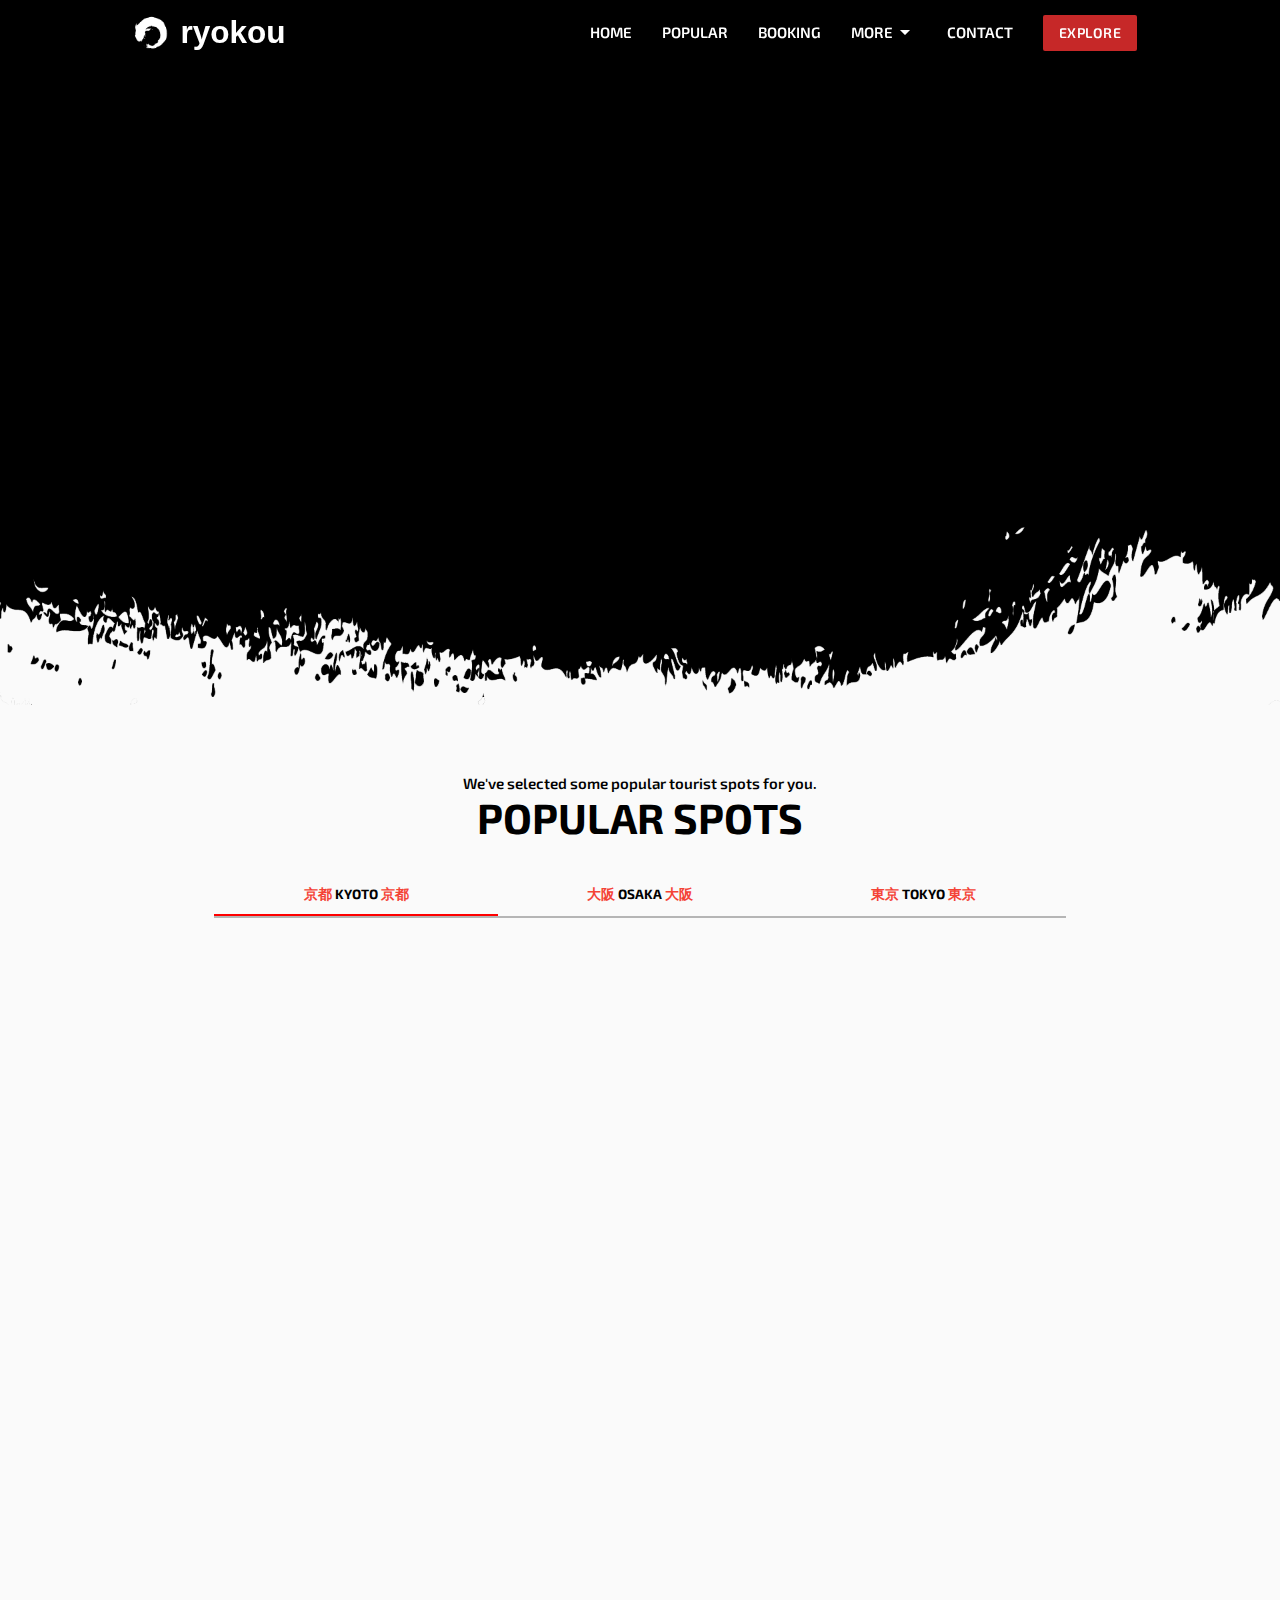
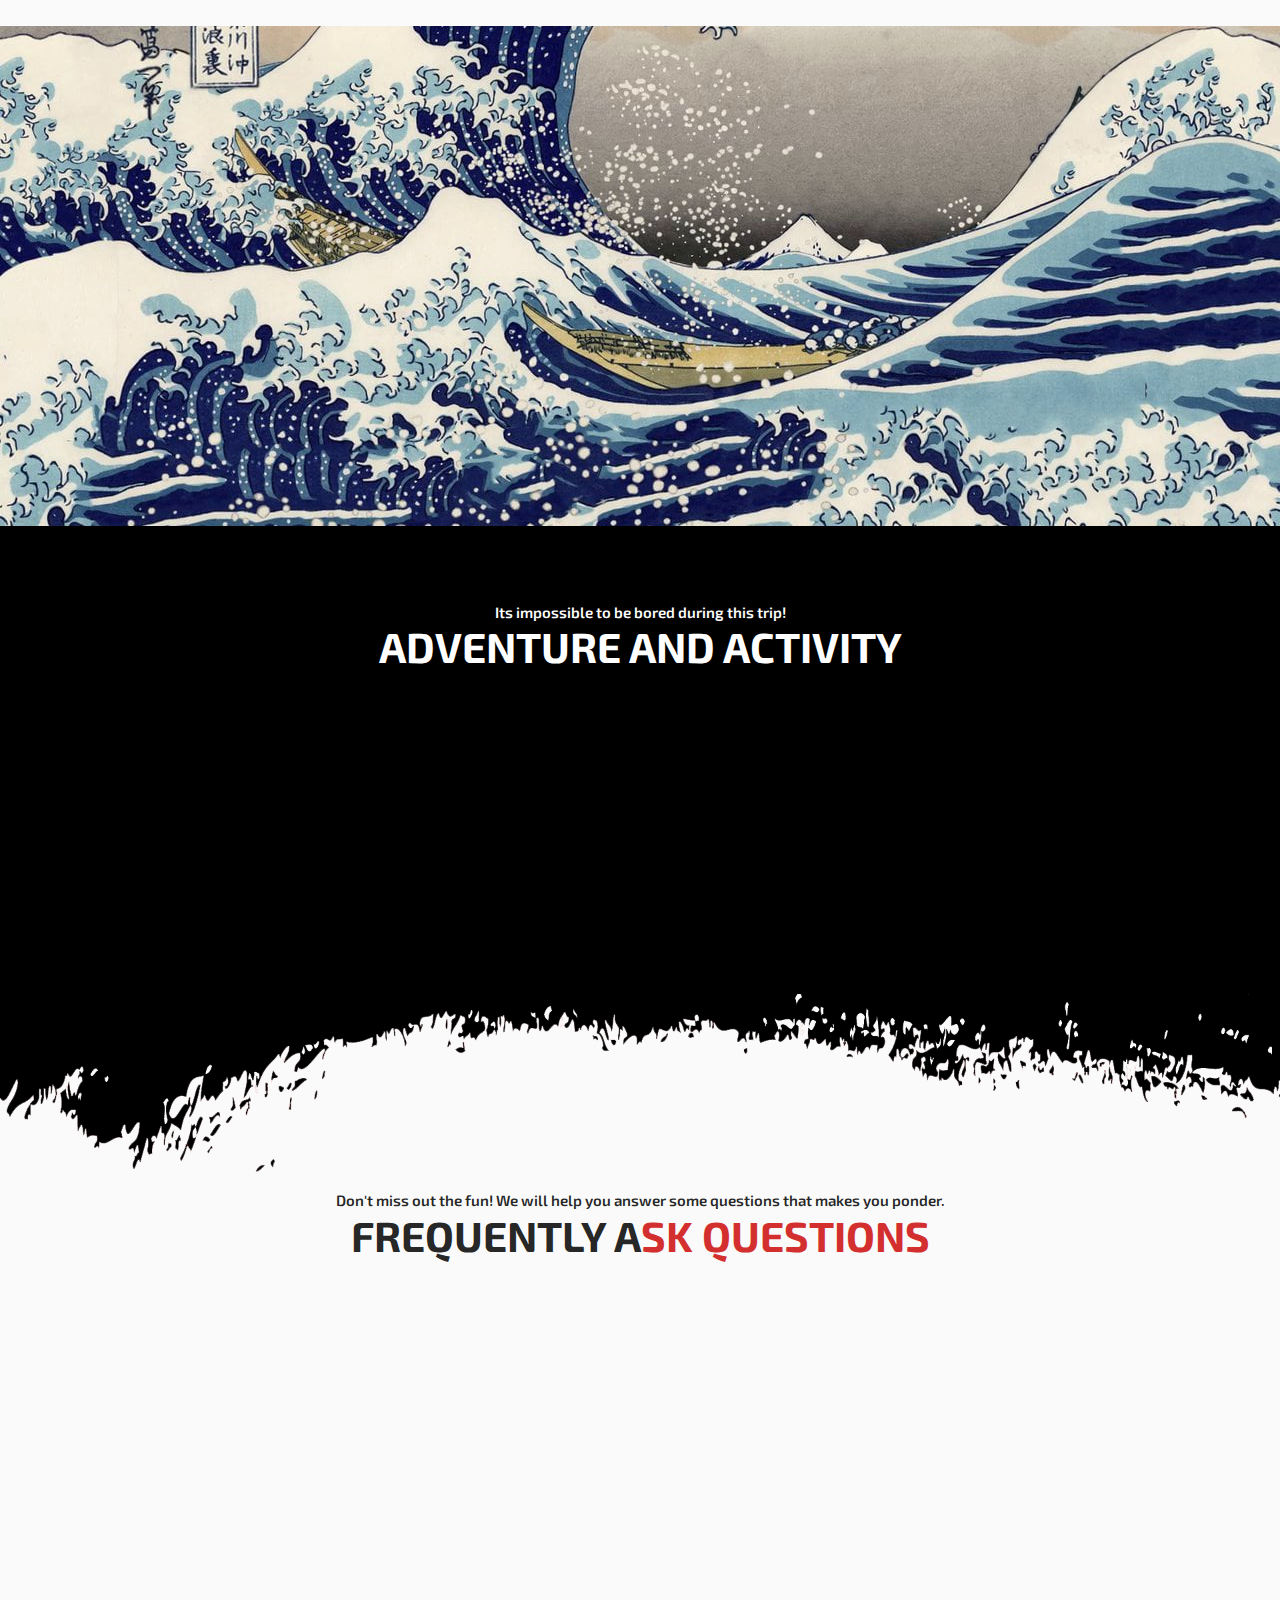
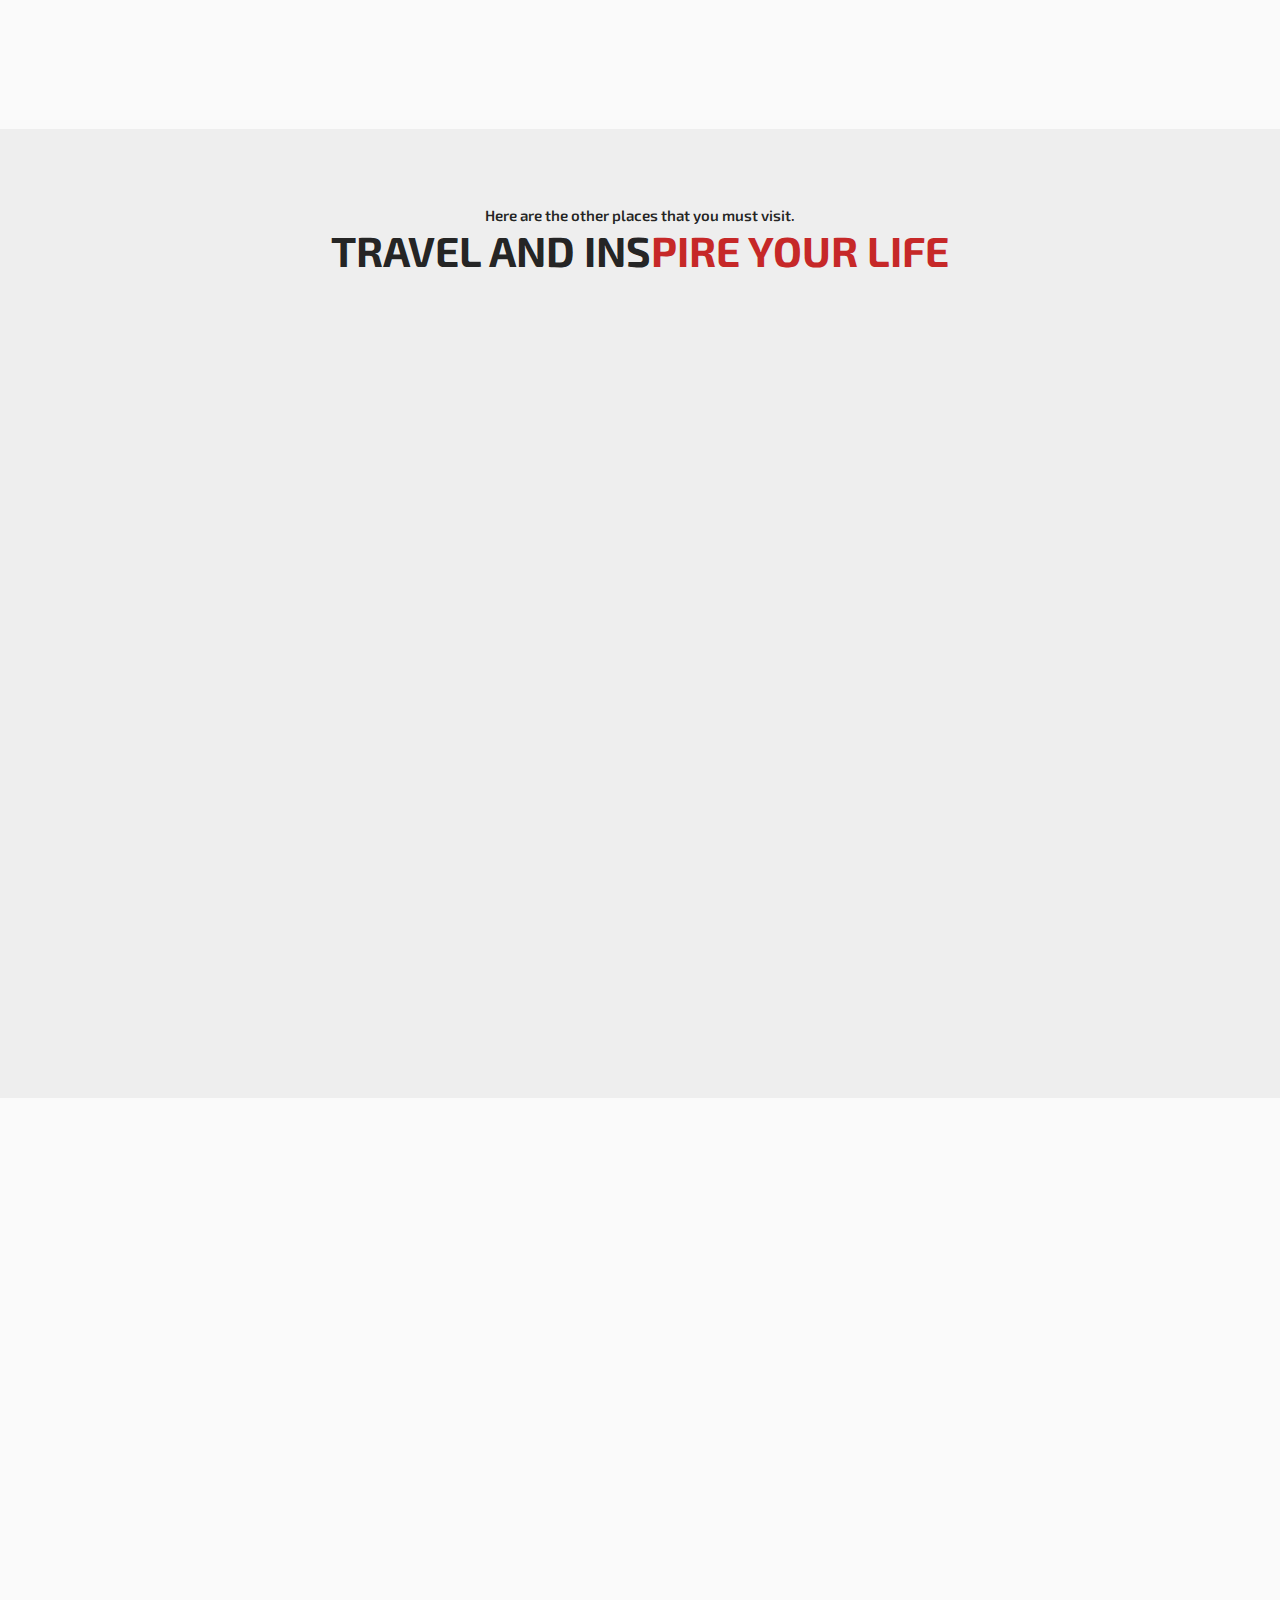
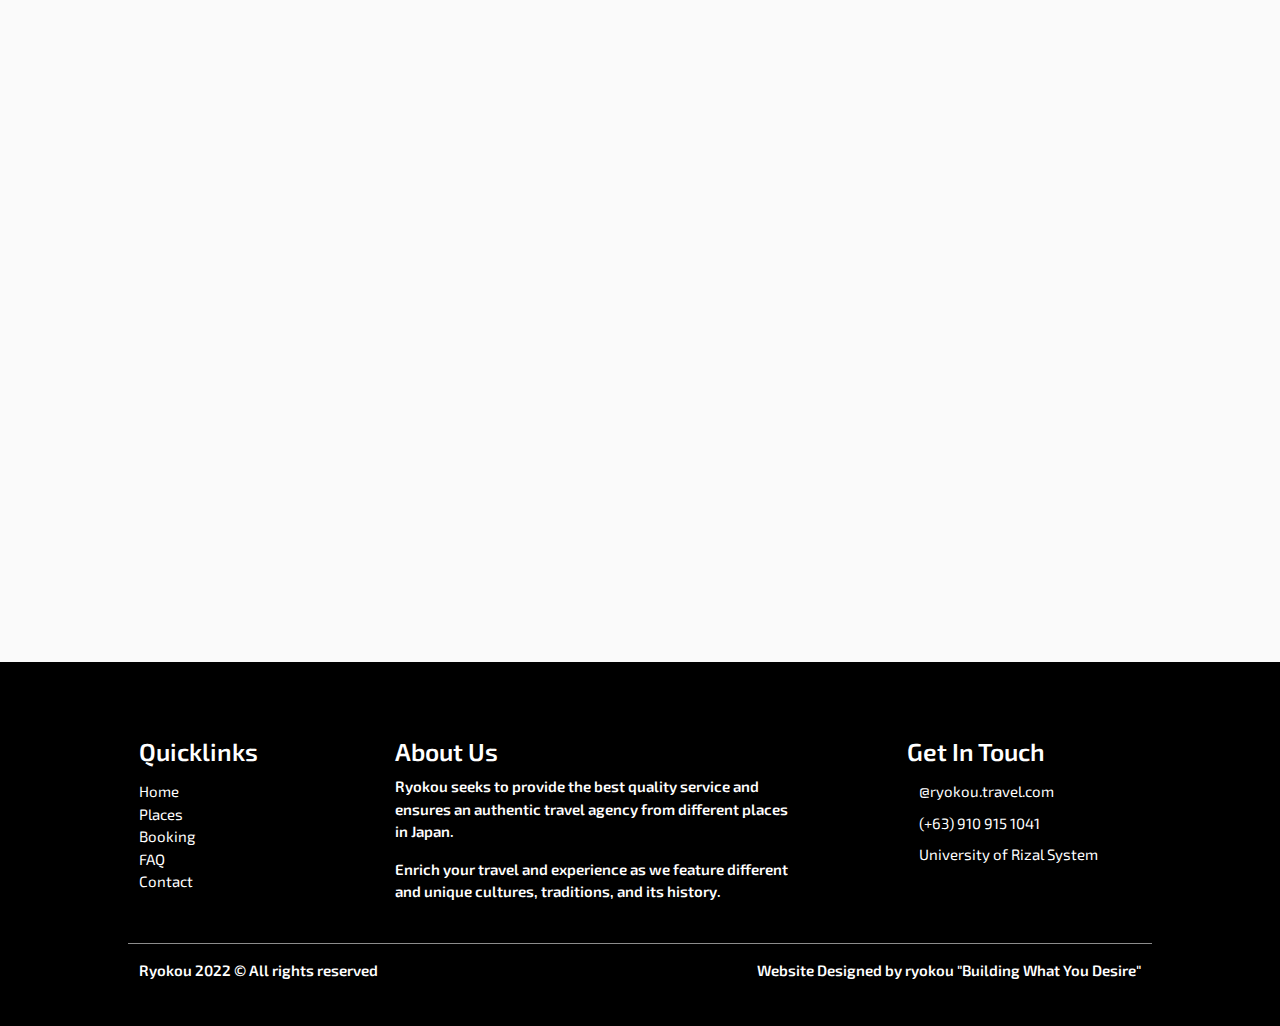
==== index.html @ f79b9596 "Add files via upload" ====
<!DOCTYPE html>
<html lang="en">
<head>
    <meta charset="UTF-8">
    <meta http-equiv="X-UA-Compatible" content="IE=edge">
    <meta name="viewport" content="width=device-width, initial-scale=1.0">
    <title>ryokou | Experience Japan With Us.</title>
    <link rel="shortcut icon" href="images/logos/favicon3.png" type="image/x-icon">
    <link rel="stylesheet" href="material.min.css">
    <link rel="stylesheet" href="style.css">
    <link href="https://unpkg.com/aos@2.3.1/dist/aos.css" rel="stylesheet">
    <link href="https://fonts.googleapis.com/icon?family=Material+Icons" rel="stylesheet">
    <link rel="stylesheet" href="https://cdnjs.cloudflare.com/ajax/libs/font-awesome/6.2.0/css/all.min.css" integrity="sha512-xh6O/CkQoPOWDdYTDqeRdPCVd1SpvCA9XXcUnZS2FmJNp1coAFzvtCN9BmamE+4aHK8yyUHUSCcJHgXloTyT2A==" crossorigin="anonymous" referrerpolicy="no-referrer" />
</head>
<body class="grey lighten-5">
    <!-- NAVIGATION BAR -->
    <header class="navbar-fixed">
        <nav class="nav-wrapper transparent active">
            <div class="container row">
                    <a href="index.html" class="brand-logo">
                        <div class="logo-img"></div>
                        ryokou</a>
                    <a href="#" class="sidenav-trigger" data-target="mobile-nav">
                        <i class="material-icons">menu</i>
                    </a>
                    <ul class=" right hide-on-med-and-down">
                        <li><a href="#home">HOME</a></li>
                        <li><a href="#popular">POPULAR</a></li>
                        <li><a href="#book" class="white-text">BOOKING</a></li>
                        <li><a class="dropdown-trigger" data-target="dropdown1">MORE
                            <i class="material-icons">arrow_drop_down</i>
                        </a></li>
                        <li><a href="contact.html">CONTACT</a></li>
                        <li><a href="#modal1" class="btn red waves-effect darken-3 modal-trigger">EXPLORE</a></li>
                    </ul>   
            </div>
        </nav>
    </header>

    <!-- MOBILE NAVIGATION -->
    <ul class=" sidenav hide-on-med-and-up" id="mobile-nav">
        <li><div class="user-view">
            <div class="background">
              <img src="images/extra/kanagawa.jpg">
            </div>
            <a href="#user"><img class="circle" src="images/extra/winter.jpg"></a>
            <a href="#name"><span class="black-text name">Minjeong "Winter" Kim</span></a>
            <a href="#email"><span class="black-text email">wintot07@gmail.com</span></a>
            </div>
        </li>
        <li><a href="#home">HOME</a></li>
        <li><a href="#popular">POPULAR</a></li>
        <li><a href="#book">BOOKING</a></li>
        <li><a href="#activity">ACTIVITY</a></li>
        <li><a href="#faq">FAQ</a></li>
        <li><a href="#places">PLACES</a></li>
        <li><a href="#photos">PHOTOS</a></li>
        <li><a href="#contact">CONTACT</a></li>
        <li><a href="#modal1" class="btn red waves-effect darken-3 modal-trigger">EXPLORE</a></li>
    </ul>

    <!-- DROPDOWN -->
    <ul id='dropdown1' class='dropdown-content black'>
        <li><a href="#activity" class="white-text">ACTIVITY</a></li>
        <li><a href="#faq" class="white-text">FAQ</a></li>
        <li><a href="#places" class="white-text">PLACES</a></li>
        <li><a href="#photos" class="white-text">PHOTOS</a></li>
    </ul>

    <!-- MODAL POP UP -->
    <div class="modal" id="modal1">
        <div class="container">
            <div class="modal-header right">
                <a class="btn red darken-3 waves-effect btn-floating modal-close"><i class="material-icons">close</i></a>
            </div>
            <div class="modal-content">
                <a href="index.html" class="brand-logo black-text">
                    <div class="logo-img2"></div></a>
                <h3 class="black-text center">Enjoy 30% off</h3>
                <p class="black-text center">Accessible, Affordable, Fast</p>
                <div class="input-field">
                    <input type="email" placeholder="Enter your email adress to claim the coupon" required class="center">
                </div>
            </div>
            <div class="modal-footer">
                <a href="#book" class="btn red darken-3 waves-effect modal-close" onclick="removeInput()">SCHEDULE A TRIP</a>
            </div>
            <p class="black-text center"><small>
                *By completing this form, you agree to receive emails from us and can unsubscribe at any time.
            </small></p>
        </div>
    </div>

    <!-- CAROUSEL -->
    <section class="slider scrollspy" id="home">
        <ul class="slides">
            <li>
                <video src="images/videos/vid8.2.mp4" loop autoplay muted class="center-video"></video>
                <div class="caption center-align">
                    <h1>EXPAND YOUR <br> JOURNEY</h1>
                    <p>Where to go? What to do? Get started, explore the life you want to live.</p>
                </div>
            </li>
            <li>
                <video src="images/videos/vid2.mp4" loop autoplay muted class="center-video"></video>
                <div class="caption center-align">
                    <h1>TRAVEL AROUND <br> JAPAN</h1>
                    <p>Endless Discovery: Adventure and Discovery is worthwhile and endless, travel far enough, seek for yourself, seek other places, seek other lives, other souls, and culture.</p>
                </div>
            </li>
            <li>
                <video src="images/videos/vid1.mp4" loop autoplay muted class="center-video"></video>
                <div class="caption center-align">
                    <h1>EXPERIENCE <br> TOKYO</h1>
                    <p>Tokyo Tokyo Old meets New: Tokyo has it all, leading the way in technological advancements while upholding its deeply ingrained traditions.</p>
                </div>
            </li>
            <li>
                <video src="images/videos/vid4.mp4" loop autoplay muted class="center-video"></video>
                <div class="caption center-align">
                    <h1>VISIT <br> OSAKA</h1>
                    <p>Venice of the East: Blends ancient history with ultra-modern attractions, Japan's third largest and most fun-loving city.</p>
                </div>
            </li>
            <li>
                <video src="images/videos/vid5.mp4" loop autoplay muted class="center-video"></video>
                <div class="caption center-align">
                    <h1>DISCOVER <br> KYOTO</h1>
                    <p>Visit Kyoto to experience its wonders and to enrich your travels with its history, culture, and untouched nature.</p>
                </div>
            </li>
        </ul>
        <img src="images/extra/grad2.png" alt="" class="gradient">
    </section>

    <!-- TABS PLACES -->
    <section class="row container section section-tabs grey lighten-5">
        <div class="tab-title">
            <p class="center black-text">We've selected some popular tourist spots for you.</p>
            <h2 class="center black-text">POPULAR SPOTS</h2>
        </div>
        <div class="col s12">
            <ul class="tabs scrollspy grey lighten-5" id="popular">
                <li class="tab col s4"><a href="#kyoto"><span class="red-text">京都</span> <span class="black-text"> KYOTO </span> <span class="red-text">京都</span></a></li>
                <li class="tab col s4"><a href="#osaka"><span class="red-text">大阪</span> <span class="black-text"> OSAKA </span><span class="red-text">大阪</span></a></li>
                <li class="tab col s4"><a href="#tokyo"><span class="red-text">東京</span> <span class="black-text"> TOKYO </span> <span class="red-text">東京</span></a></li>
            </ul>
        </div>

        <div id="tokyo">
            <div class="col s12 m4" data-aos="fade-right" data-aos-duration="2000">
                <div class="card">
                    <div class="card-image">
                        <img src="images/tokyo/meiji.jpg" alt="" class="materialboxed">
                        <h3 class="card-title"><span class="card-h3">Meiji Shrine</span> <br>
                        <p class="grey-text text-lighten-1">Shrine dedicated to the deified spirits of Emperor
                            Meiji and Empress Shoken</p></h3>
                        <font class="number white-text">01</font>
                    </div>
                </div>
            </div>
            <div class="col s12 m4" data-aos="fade-up" data-aos-duration="2000">
                <div class="card">
                    <div class="card-image">
                        <img src="images/tokyo/tokyo2.jpeg" alt="" class="materialboxed">
                        <h3 class="card-title"><span class="card-h3">Shibuya City</span> <br>
                        <p class="grey-text text-lighten-1">Center for youth fashion, culture, entertainment and fashion trends</p></h3>
                        <font class="number white-text">02</font>
                    </div>
                </div>
            </div>
            <div class="col s12 m4" data-aos="fade-left" data-aos-duration="2000">
                <div class="card">
                    <div class="card-image">
                        <img src="images/tokyo/tokyo3.jpg" alt="" class="materialboxed">
                        <h3 class="card-title"><span class="card-h3">Illuminated tower</span> <br>
                        <p class="grey-text text-lighten-1">180 lights that make up the typical light-up that illuminates Tokyo Tower</p></h3>
                        <font class="number white-text">03</font>
                    </div>
                </div>
            </div>
        </div>
        <div id="osaka">
            <div class="col s12 m4" data-aos="fade-right" data-aos-duration="2000">
                <div class="card">
                    <div class="card-image">
                        <img src="images/osaka/osaka1.jpg" alt="" class="materialboxed">
                        <h3 class="card-title"><span class="card-h3">Tsutenkaku Tower</span> <br>
                        <p class="grey-text text-lighten-1">Representation of Naniwa with the Osaka version of the Eiffel Tower</p></h3>
                        <font class="number white-text">01</font>
                    </div>
                </div>
            </div>
            <div class="col s12 m4" data-aos="fade-up" data-aos-duration="2000">
                <div class="card">
                    <div class="card-image">
                        <img src="images/osaka/osaka2.jpg" alt="" class="materialboxed">
                        <h3 class="card-title"><span class="card-h3">Osaka Castle</span> <br>
                        <p class="grey-text text-lighten-1">Impressively well-built stone wall, astonishing in its sheer magnitude</p></h3>
                        <font class="number white-text">02</font>
                    </div>
                </div>
            </div>
            <div class="col s12 m4" data-aos="fade-left" data-aos-duration="2000">
                <div class="card">
                    <div class="card-image">
                        <img src="images/osaka/osaka3.jpg" alt="" class="materialboxed">
                        <h3 class="card-title"><span class="card-h3">Super Nintendo World</span> <br>
                        <p class="grey-text text-lighten-1">Team up with pals to combat rivals and grow stronger</p></h3>
                        <font class="number white-text">03</font>
                    </div>
                </div>
            </div>
        </div>
        <div id="kyoto">
            <div class="col s12 m4" data-aos="fade-right" data-aos-duration="2000">
                <div class="card">
                    <div class="card-image">
                        <img src="images/kyoto/kyoto1.jpeg" alt="" class="materialboxed">
                        <h3 class="card-title"><span class="card-h3">Fushimi Inari Shrine</span> <br>
                        <p class="grey-text text-lighten-1">Inari's Head Temple that can be found in the Kyoto Prefecture.</p></h3>
                        <font class="number white-text">01</font>
                    </div>
                </div>
            </div>
            <div class="col s12 m4" data-aos="fade-up" data-aos-duration="2000">
                <div class="card">
                    <div class="card-image">
                        <img src="images/kyoto/kyoto2.jpeg" alt="" class="materialboxed">
                        <h3 class="card-title"><span class="card-h3">Katsura Imperial Villa</span> <br>
                        <p class="grey-text text-lighten-1">Imperial home with accompanying gardens and outbuildings.</p></h3>
                        <font class="number white-text">02</font>
                    </div>
                </div>
            </div>
            <div class="col s12 m4" data-aos="fade-left" data-aos-duration="2000">
                <div class="card">
                    <div class="card-image">
                        <img src="images/kyoto/kyoto3.jpeg" alt="" class="materialboxed">
                        <h3 class="card-title"><span class="card-h3">Aoi Matsuri</span> <br>
                        <p class="grey-text text-lighten-1 ">One of the three most significant festivals in Kyoto</p></h3>
                        <font class="number white-text">03</font>
                    </div>
                </div>
            </div>
        </div>
    </section>

    <section id="book" class="section section-book grey lighten-5 center scrollspy">
        <div class="container white z-depth-4" data-aos="zoom-in" data-aos-duration="1500">
            <div class="row">
                <div class="col s10 offset-m1 left-align">
                    <p>Explore the wonder through japan.</p>
                    <h2>BOOK <span class="red-text text-darken-3">NOW</span></h2>
                    <p>Make your reservations as soon as possible, these are limited slots only.</p>
                </div>
                <div class="col s12 m2 offset-m1">
                    <div class="input-field grey lighten-3">
                        <i class="material-icons prefix">place</i>
                        <input type="text" class="red-text text-darken-3 autocomplete" id="autocomplete-input">
                        <label for="autocomplete-input"> Enter Destination</label>
                    </div>
                </div>
                <div class="col s12 m2">
                    <div class="input-field grey lighten-3">
                        <i class="material-icons prefix">group</i>
                        <input type="text" class="red-text text-darken-3 people" id="people">
                        <label for="people"> No. of People</label>
                    </div>
                </div>
                <div class="col s12 m2">
                    <div class="input-field grey lighten-3">
                        <i class="material-icons prefix">event_available</i>
                        <input type="text" class="red-text text-darken-3 datepicker" id="date-1">
                        <label for="date-1"> Checkin Date</label>
                    </div>
                </div>
                <div class="col s12 m2">
                    <div class="input-field grey lighten-3">
                        <i class="material-icons prefix">event_busy</i>
                        <input type="text" class="red-text text-darken-3 datepicker" id="date-2">
                        <label for="date-2"> Checkout Date</label>
                    </div>
                </div>
                <div class="col s12 m2">
                    <div class="input-field center-align">
                        <a class="btn red waves-effect darken-3 inquire" onclick="M.toast({html: 'You already secure your booking!'})" id="inquire-btn">INQUIRE NOW</a>
                    </div>
                </div>
            </div>
        </div>
    </section>

    <div class="parallax-container">
        <div class="parallax">
            <img src="images/extra/kanagawa.jpg" alt="">
        </div>
    </div>

    <section class="section section-adventure black scrollspy" id="activity" >
        <div class="container">
            <div class="adventure-title">
                <p class="center white-text">Its impossible to be bored during this trip!</p>
                <h2 class="center white-text">ADVENTURE AND ACTIVITY</h2>
            </div>
            <div class="row">
                <div class="col s6 l2" data-aos="fade-up" data-aos-duration="2000">
                    <div class="card black">
                        <div class="card-image">
                            <img src="images/adventure/adventure.png">
                          </div>
                          <div class="card-content">
                            <h5 class="white-text center">Adventure</h5>
                            <p class="white-text center">15 Destination</p>
                          </div>
                    </div>
                </div>
                <div class="col s6 l2" data-aos="fade-up" data-aos-duration="2000">
                    <div class="card black">
                        <div class="card-image">
                            <img src="images/adventure/trekking.png">
                          </div>
                          <div class="card-content">
                            <h5 class="white-text center">Trekking</h5>
                            <p class="white-text center">12 Destination</p>
                          </div>
                    </div>
                </div>
                <div class="col s6 l2" data-aos="fade-up" data-aos-duration="2000">
                    <div class="card black">
                        <div class="card-image">
                            <img src="images/adventure/campfire.png">
                          </div>
                          <div class="card-content">
                            <h5 class="white-text center">Camp Fire</h5>
                            <p class="white-text center">7 Destination</p>
                          </div>
                    </div>
                </div>
                <div class="col s6 l2" data-aos="fade-up" data-aos-duration="2000">
                    <div class="card black">
                        <div class="card-image">
                            <img src="images/adventure/offroad.png">
                          </div>
                          <div class="card-content">
                            <h5 class="white-text center">Off Road</h5>
                            <p class="white-text center">15 Destination</p>
                          </div>
                    </div>
                </div>
                <div class="col s6 l2" data-aos="fade-up" data-aos-duration="2000">
                    <div class="card black">
                        <div class="card-image">
                            <img src="images/adventure/camping.png">
                          </div>
                          <div class="card-content">
                            <h5 class="white-text center">Camping</h5>
                            <p class="white-text center">13 Destination</p>
                          </div>
                    </div>
                </div>
                <div class="col s6 l2" data-aos="fade-up" data-aos-duration="2000">
                    <div class="card black">
                        <div class="card-image">
                            <img src="images/adventure/exploring.png">
                          </div>
                          <div class="card-content">
                            <h5 class="white-text center">Exploring</h5>
                            <p class="white-text center">25 Destination</p>
                          </div>
                    </div>
                </div>
        </div>
    </section>

    <section class="section section-faq scrollspy grey lighten-5" id="faq">
        <div class="container">
            <img src="images/extra/grad2 black.png" alt="" class="gradient-black">
            <p class="center">Don't miss out the fun! We will help you answer some questions that makes you ponder.</p>
            <h2 class="center">FREQUENTLY A<span class="red-text text-darken-2">SK QUESTIONS</span></h2>
            <ul class="collapsible popout" data-collapsible="accordion" data-aos="zoom-in" data-aos-duration="1500">
                <li>
                    <div class="collapsible-header white black-text">
                        <span>How many days will I spend in Japan?</span>
                        <i class="material-icons expand">expand_more</i>
                    </div>
                    <div class="collapsible-body gainsboro grey lighten-3">
                        <p class="black-text">Spending one week in Japan — 3 days in Tokyo, 3 in Kyoto, and 1 in Osaka — is common for first-time visitors who want to cover the highlights.</p>
                    </div>
                </li>
                <li>
                    <div class="collapsible-header white black-text">
                        <span>How much is a trip to Japan for 2 weeks?</span>
                        <i class="material-icons expand">expand_more</i>
                    </div>
                    <div class="collapsible-body gainsboro grey lighten-3">
                        <p class="black-text">On average, a foreign tourist spends about 15,000 yen a day, so a 2-week trip should cost about 210,000 yen.</p>
                    </div>
                </li>
                <li>
                    <div class="collapsible-header white black-text">
                        <span>What are the requirements to travel Japan?</span>
                        <i class="material-icons expand">expand_more</i>
                    </div>
                    <div class="collapsible-body gainsboro grey lighten-3">
                        <p class="black-text">You need a valid passport to enter Japan. If you are from a country without a Visa Waiver arrangement with Japan, you also have to apply for a Japanese tourist visa.</p>
                    </div>
                </li>
                <li>
                    <div class="collapsible-header white black-text">
                        <span>What season is the best to visit Japan?</span>
                        <i class="material-icons expand">expand_more</i>
                    </div>
                    <div class="collapsible-body gainsboro grey lighten-3">
                        <p class="black-text">In general, the best times to visit Japan are late spring and late autumn, when the scenery is gorgeous and the weather is mild and dry.</p>
                    </div>
                </li>
                <li>
                    <div class="collapsible-header white black-text">
                        <span>What places will be covered in the trip?</span>
                        <i class="material-icons expand">expand_more</i>
                    </div>
                    <div class="collapsible-body gainsboro grey lighten-3">
                        <p class="black-text">If you are visiting Japan for the first time, doing to Golden Route Tour, i.e. Tokyo-Osaka-Kyoto, is highly recommended, especially for a week-long trip. If you are staying longer, you can also add day trips to Mt. Fuji, Nara, Himeji, and other nearby cities.</p>
                    </div>
                </li>
                <li>
                    <div class="collapsible-header white black-text">
                        <span>How can i assure that the travel is safe?</span>
                        <i class="material-icons expand">expand_more</i>
                    </div>
                    <div class="collapsible-body gainsboro grey lighten-3">
                        <p class="black-text">Because of its low crime and violence rates, Japan is a very safe country to travel to, even if you are a solo traveler.</p>
                    </div>
                </li>
            </ul>
        </div>
    </section>

    <section class="section section-carousel grey lighten-3 scrollspy" id="places">
        <p class="center">Here are the other places that you must visit.</p>
        <h2 class="center">TRAVEL AND INS<span class="red-text text-darken-3">PIRE YOUR LIFE</span></h2>
        <div class="carousel" data-aos="fade-up" data-aos-duration="3000">
            <div class="card carousel-item">
                <div class="card-image waves-effect waves-block waves-light">
                    <img class="activator" src="images/places/cc- fuji.jpeg">
                </div>
                <div class="card-content">
                    <span class="card-title activator">MOUNT FUJI<i class="material-icons right black-text">more_vert</i></span>
                    <a href="#modal1" class="modal-trigger">Book Now <i class="material-icons right">arrow_right</i></a>
                    <div class="floating-div z-depth-2">
                        <p>5D/4N | People: 8 | Kyoto</p>
                    </div>
                </div>
                <div class="card-reveal">
                    <span class="card-title red-text text-darken-3">MOUNT FUJI<i class="material-icons right">close</i></span>
                    <p>The country's tallest mountain and one of its most iconic symbols is a popular destination for outdoor recreation. For centuries, Japanese artists and poets have been inspired by Mount Fuji's almost perfectly round form. </p>
                </div>
            </div>
            <div class="card carousel-item">
                <div class="card-image waves-effect waves-block waves-light">
                <img class="activator" src="images/places/cc- nara.jpeg">
                </div>
                <div class="card-content">
                    <span class="card-title activator">NARA<i class="material-icons right black-text">more_vert</i></span>
                    <a href="#modal1" class="modal-trigger">Book Now <i class="material-icons right">arrow_right</i></a>
                    <div class="floating-div z-depth-2">
                        <p>5D/4N | People: 8 | Kyoto</p>
                    </div>
                </div>
                <div class="card-reveal">
                    <span class="card-title red-text text-darken-3">NARA<i class="material-icons right">close</i></span>
                    <p>Japan's first permanent capital is famous for housing the Great Buddha, a more than 50-foot-tall bronze statue of Buddha. You'll find this jaw-dropping national treasure in Nara's Todai-ji temple, which is the largest wooden building in the world.</p>
                </div>
            </div>
            <div class="card carousel-item">
                    <div class="card-image waves-effect waves-block waves-light">
                    <img class="activator" src="images/places/cc- fukuoka.jpg">
                </div>
                <div class="card-content">
                    <span class="card-title activator">FUKUOKA<i class="material-icons right black-text">more_vert</i></span>
                    <a href="#modal1" class="modal-trigger">Book Now <i class="material-icons right">arrow_right</i></a>
                    <div class="floating-div z-depth-2">
                        <p>5D/4N | People: 8 | Kyoto</p>
                    </div>
                </div>
                <div class="card-reveal">
                    <span class="card-title red-text text-darken-3">FUKUOKA<i class="material-icons right">close</i></span>
                    <p>Located on Kyushu (Japan's third-largest island), Fukuoka offers travelers a mix of urban sprawl, sandy coastlines and ancient temples and shrines.</p>
                </div>
            </div>
            <div class="card carousel-item">
                <div class="card-image waves-effect waves-block waves-light">
                    <img class="activator" src="images/places/cc- hiroshima.jpeg">
                </div>
                <div class="card-content">
                    <span class="card-title activator">HIROSHIMA<i class="material-icons right black-text">more_vert</i></span>
                    <a href="#modal1" class="modal-trigger">Book Now <i class="material-icons right">arrow_right</i></a>
                    <div class="floating-div z-depth-2">
                        <p>5D/4N | People: 8 | Kyoto</p>
                    </div>
                </div>
                <div class="card-reveal">
                    <span class="card-title red-text text-darken-3">HIROSHIMA<i class="material-icons right">close</i></span>
                    <p>For many, Hiroshima brings up memories of war, as the city is where the world's first atomic bomb attack occurred in 1945. But today, Hiroshima is a city of peace, with monuments and memorials like the Peace Memorial Park, the Children's Peace Monument and the UNESCO-certified Atomic Bomb Dome.
                    </p>
                </div>
            </div>
            <div class="card carousel-item">
                <div class="card-image waves-effect waves-block waves-light">
                <img class="activator" src="images/places/cc- nagasaki.jpg">
                </div>
                <div class="card-content">
                    <span class="card-title activator">NAGASAKI<i class="material-icons right black-text">more_vert</i></span>
                    <a href="#modal1" class="modal-trigger">Book Now <i class="material-icons right">arrow_right</i></a>
                    <div class="floating-div z-depth-2">
                        <p>5D/4N | People: 8 | Kyoto</p>
                    </div>
                </div>
                <div class="card-reveal">
                    <span class="card-title red-text text-darken-3">NAGASAKI<i class="material-icons right">close</i></span>
                    <p>Americans might only associate the name Nagasaki with the dropping of the second atomic bomb during World War II, and today this city on the northwestern part of Kyushu island pays homage to the devastation at sights like the Nagasaki Peace Park and the Nagasaki Atomic Bomb Museum. But you'll find an array of fun outdoor attractions here, too.</p>
                </div>
            </div>
            <div class="card carousel-item">
                <div class="card-image waves-effect waves-block waves-light">
                <img class="activator" src="images/places/cc- sapporo.jpg">
                </div>
                <div class="card-content">
                    <span class="card-title activator">SAPPORO<i class="material-icons right black-text">more_vert</i></span>
                    <a href="#modal1" class="modal-trigger">Book Now <i class="material-icons right">arrow_right</i></a>
                    <div class="floating-div z-depth-2">
                        <p>5D/4N | People: 8 | Kyoto</p>
                    </div>
                </div>
                <div class="card-reveal">
                    <span class="card-title red-text text-darken-3">SAPPORO<i class="material-icons right">close</i></span>
                    <p>Hokkaido island's capital city is perhaps best known for its ties to the 1972 Winter Olympics. In addition to featuring top-notch ski slopes, the city hosts the Sapporo Snow Festival – with large, elaborate snow sculptures – every February.</p>
                </div>
            </div>
        </div>
    </section>

    <section class="section section-photos scrollspy grey lighten-5" id="photos">
        <div class="container">
            <div class="row">
                <div class="col s6 l4" data-aos="fade-right" data-aos-duration="3000">
                    <h2>BEST TRAVELER SHARED PHOTO</h2>
                    <p>Excellent opportunity to sample local cuisine and culture while seeing the main attractions.

                    a good mix of modern, traditional, and historical sights or experiences. RYOKOU handled the transportation arrangements for us, making it simple for us to move between cities and nations. The guide was very helpful and always went above and beyond for the group. Good group size made sure no one missed anything.</p>
                </div>
                <div class="col s6 l4" data-aos="fade-up" data-aos-duration="3000">
                    <img src="images/travelers/travelers-kyoto.jpg" alt="">
                </div>
                <div class="col s6 l4" data-aos="fade-left" data-aos-duration="3000">
                    <img src="images/travelers/travelers-tokyo.jpg" alt="" >
                </div>
                <div class="col s6 l4" data-aos="fade-right" data-aos-duration="3000">
                    <img src="images/travelers/travelers-osaka.jpg" alt="">
                </div>
                <div class="col s12 l8" data-aos="fade-left" data-aos-duration="3000">
                    <iframe width="820" height="325" src="https://www.youtube.com/embed/9DcvOtYug3M" title="[릴레이댄스] LE SSERAFIM(르세라핌) - Impurities (4K)" frameborder="0" allow="accelerometer; autoplay; clipboard-write; encrypted-media; gyroscope; picture-in-picture" allowfullscreen></iframe>
                </div>
            </div>
        </div>
    </section>

    <section class="section section-footlinks black">
        <div class="container">
            <div class="row">
                <div class="col s12 l3">
                    <h5 class="white-text footer-title">Quicklinks</h5>
                    <ul>
                        <li><a href="#home" class="white-text">Home</a></li>
                        <li><a href="#places" class="white-text">Places</a></li>
                        <li><a href="#book" class="white-text">Booking</a></li>
                        <li><a href="#faq" class="white-text">FAQ</a></li>
                        <li><a href="#contact" class="white-text">Contact</a></li>
                    </ul>
                </div>
                <div class="col s12 l5">
                    <h5 class="white-text footer-title">About Us</h5>
                    <p class="white-text">Ryokou seeks to provide the best quality service and ensures an authentic travel agency from different places in Japan. <span class="new-line">Enrich your travel and experience as we feature different and unique cultures, traditions, and its history.</span></p>
                </div>
                <div class="col s12 l3 offset-l1">
                    <h5 class="white-text footer-title">Get In Touch</h5>
                    <ul class="mail">
                        <li><a href="mailto:@ryokou.travel.com" class="white-text"><i class="fa-solid fa-envelope"></i>    @ryokou.travel.com</a></li>
                        <li><a href="tel:(+63) 910 915 1041" class="white-text"><i class="fa-solid fa-phone"></i>    (+63) 910 915 1041</a></li>
                        <li><a href="https://www.google.com/maps/place/University+of+Rizal+System,+Antipolo+Campus/@14.6079744,121.0253312,13z/data=!4m5!3m4!1s0x3397bf6aaab19e9d:0x2b0a49e247e195c!8m2!3d14.5713826!4d121.171387" target="_blank" class="white-text"><i class="fa-solid fa-location-dot"></i>    University of Rizal System</a></li>
                    </ul>
                    <ul class="social-media">
                        <li><a href="#"><i class="fa-brands fa-facebook white-text"></i></a></li>
                        <li><a href="#"><i class="fa-brands fa-linkedin white-text"></i></a></li>
                        <li><a href="#"><i class="fa-brands fa-twitter white-text"></i></a></li>
                        <li><a href="https://github.com/robin-dc"><i class="fa-brands fa-github white-text"></i></a></li>
                    </ul>
                </div>
            </div>
        </div>
    </section>
    
    <footer class="section black">
        <div class="container">
            <div class="row">
                <div class="col s12 l6 left-align">
                    <p class="white-text">Ryokou 2022 &copy; All rights reserved</p>
                </div>
                <div class="col s12 l6 right-align">
                    <p class="white-text">Website Designed by ryokou  "Building What You Desire"</p>
                </div>
            </div>
        </div>
    </footer>


    <!-- <div class="fixed-action-btn">
        <a href="#home" class="btn-floating red darken-3 btn-large tooltipped pulse" data-tooltip="Back to Top">
            <i class="material-icons"></i>
        </a>
    </div> -->



















    <script src="jquery-3.6.1.min.js"></script>
    <script src="https://cdnjs.cloudflare.com/ajax/libs/materialize/1.0.0/js/materialize.min.js"></script>
    <script src="https://unpkg.com/aos@2.3.1/dist/aos.js"></script>
    <!-- <script src="material.min.js"></script> -->
    <script>
        $(document).ready(function(){
            $('.sidenav').sidenav();
            $('.modal').modal({
                startingTop: '90%',
                endingTop: '20%'
            });
            $('.materialboxed').materialbox();
            $('.parallax').parallax({
                responsiveThreshold: 0
            });
            $('.tabs').tabs();
            $('.collapsible').collapsible();
            $('.datepicker').datepicker({
                disableWeekends: true
            });
            $('.slider').slider({
                indicators: false,
                height: 700,
                transition:500,
                interval:5000
            })
            $('.tooltipped').tooltip({
                position: 'left'
            });
            $('.scrollspy').scrollSpy();
        })
        $('.carousel').carousel({
            indicators: true,
        });
        $(window).scroll(function(){
            $('nav').toggleClass('scrolled', $(this).scrollTop()>50);
        })
        $('.dropdown-trigger').dropdown({
            coverTrigger:  false
        });
        $('input.autocomplete').autocomplete({
            data:{
                'Tokyo, Japan':null,
                'Osaka, Japan':null,
                'Kyoto, Japan':null,
                'Hiroshima, Japan':null,
                'Himeji Castle, Japan':null,
                'Great Budha, Japan':null,
                'Mount Fuji, Japan':null,
                'Golden Pavilion, Japan':null,

            }
        })
        AOS.init();
        const inquireBtn = document.getElementById('inquire-btn')
        const input = document.querySelectorAll('input')
        const dropdown = document.querySelector('.dropdown-content')

        inquireBtn.addEventListener('click', function(){
            inquireBtn.classList.add('disabled')
            input.forEach(function(input){
                input.value = ''
            })  
        })  
        function removeInput(){
            const input = document.querySelectorAll('input')
            input.forEach(function(input){
                input.value = ''
            })  
        }
        window.addEventListener('scroll', function(){
            dropdown.style.display = 'none'
        })
    </script>
</body>
</html>
---- style.css ----
@import url('https://fonts.googleapis.com/css2?family=Raleway:wght@500;600;700;800;900&display=swap');
@import url('https://fonts.googleapis.com/css2?family=Exo+2:wght@100;200;300;400;500;600;700;800&display=swap');

*{
    /* font-family: 'Raleway', sans-serif; */
    font-family: 'Exo 2', sans-serif;
}
body{
    overflow-x: hidden;
}

/* =========================================================== NAVIGATION */
nav ul li a{
    font-weight: 600;
}
.nav-wrapper li a{
    position: relative;
}
.nav-wrapper li a::after{
    content:'';
    height:2px;
    width:100%;
    position:absolute;
    bottom: 0;
    left:0;
    background-color: white;
    transform: scaleX(0);
    transition: transform 250ms ease-in;
}
.nav-wrapper li a:hover::after{
    transform: scaleX(1);
}
.nav-wrapper .btn{
    position: relative;
}
.nav-wrapper .btn::after{
    content:'';
    position: absolute;
    width:100%;
    height:100%;
    background-color: rgba(255, 255, 255, 0.185);
    top:0;
    left:0;
    transform-origin: right;
}
.nav-wrapper .btn:hover::after{
    transform-origin: left;
}
.dropdown-trigger{
    display:flex !important;
    align-items: center !important;
    justify-content: space-between !important;
}
.brand-logo{
    display:flex !important;
    align-items: center !important;
    justify-content: center !important;
    gap:.5rem !important;
    font-weight: 600;
    font-size:clamp(2rem,2vw,2rem);
    font-family:'Franklin Gothic Medium', 'Arial Narrow', Arial, sans-serif;
    /* font-family: 'Exo 2', sans-serif; */
}

.active.scrolled{
    background-image: url(images/extra/kanagawa.jpg);
    background-position-y: 64%;
    background-color: rgba(0, 0, 0, 0.89) !important;
    background-blend-mode: multiply;
    transition: 1s !important;

}
.active.scrolled .logo-img{
    background-image: url(images/logos/logo.png) !important;
    transform: rotate(-360deg);
    transition: .5s !important;
}
.logo-img{
    width:3rem !important;
    height:3rem !important;
    background-image: url(images/logos/logo6.png) !important;
    background-size: cover !important;
    background-repeat: no-repeat !important;
    background-position: center !important;
    transition: .5s !important;
}
.logo-img2{
    width:6rem !important;
    height:6rem !important;
    background-image: url(images/logos/logo5.png) !important;
    background-size: cover !important;
    background-repeat: no-repeat !important;
    background-position: center !important;
    background-color: white;
    border-radius: 50%;
    position: absolute;
    top: -2.6rem;
}
.modal{
    padding:3rem 0 !important;
}


.modal .container .modal-header a{
    position: absolute;
    right:.7rem;
    top:.7rem;
}

/* =========================================================== CAROUSEL SECTION 1 */
.slider{
    margin-top: -4.5rem;
    background-color:black !important;
}
.slides{
    position:relative;
    background-color:black !important;
}
.slides video{
   opacity: 0.6 !important;
}
.slider .slides li .caption{
    position:absolute !important;
    left:50% !important;
    top:40% !important;
    transform: translate(-50%, -50%) !important;
    width:60%;
}
.center-video{
    object-fit: cover !important;
    width:100%;
    height:100% !important;
}
.slider h1{
    font-size: clamp(4rem, 7vw, 7rem) !important;
    font-weight: 800;
    text-shadow: 2px 2px 2px black;
}
.gradient{
    z-index: 2 !important;
    width:100%;
    position: absolute;
    bottom:-8px;
}

/* ============================================================ TABS SECTION 2 */
.tabs{
    text-align: left;
    border-bottom: 2px solid rgba(0, 0, 0, 0.274) !important;
}
.tabs .indicator{
    background-color: red !important;
}
.tabs li a{
    color: white !important;
}
.tabs .tab a:focus, .tabs .tab a:focus.active{
    background: transparent !important;
}
.section-tabs{
    padding:5rem 5rem 10rem 5rem !important;
}
h4,p{
    padding:0 !important;
    margin:0 !important;
}
/* .tab-title{
    padding:1rem 0 3rem;
} */
h3{
    font-size: clamp(2.5rem, 3.6vw, 4rem);
    margin-bottom: 2rem !important;
    font-weight:700;
}
h2{
    font-size: clamp(2.8rem, 3.2vw, 4rem);
    margin-bottom: 2rem !important;
    font-weight:700;
    margin-top: 0;
}
p{
    font-weight:600 !important;
}
.tabs li a{
    font-weight: 700;
    font-size: clamp(.9rem, 1vw, 1rem) !important;
}

/* ====================================================== TABS CARDS */
.section-tabs .card{
    margin-top: 3rem !important;
    position: relative !important;
}
/* .card:hover{
    scale:1.1;
    transition: 1s;
} */
.section-tabs .card p{
    font-size: 1rem !important;
}
.section-tabs .card h3{
    margin: 0 !important;
}
.section-tabs .card-h3{
    font-weight: 700;
}
.section-tabs .card-title{
    background-color: rgba(0, 0, 0, 0.747);
    padding: 1rem 0.5rem 3rem !important;
    text-align: center;
    width:100%;
}
.section-tabs .number{
    font-size:clamp(3.1rem,4vw,4.5rem);
    position: absolute;
    top:0;
    width:100%;
    height:20% !important;
    padding-left:1rem;
    font-weight: 700;
    text-shadow: 2px 2px 2px black;
    background: linear-gradient(to bottom, rgba(0, 0, 0, 0.705), transparent);
}
/* ====================================================== BOOKING FORM INPUT */
.section-book{
    position:relative;
    display:flex;
    align-items: center;
    justify-content: center;
    padding:0 !important;
    margin: 0 !important;
    z-index: 1;
    width:90%;
    margin: 0 auto !important;
}
.section-book > *{
    padding:0 !important;
    margin:0 !important;
}
.section-book .container{
    position: absolute;
    border-radius: 1rem;
    padding:2rem 0 !important;
    width:100%;
}
.section-book .container .row{
    margin: 0 !important;
}
input{
    font-weight: 500 !important;
}
input[type=text]+label.active
{
    position: absolute;
    top:-.4rem;
}
.section-book .input-field{
    padding-right:1.8rem;
    border-radius: .5rem;
}
.section-book .col:last-child .input-field{
    padding:0 !important;
}

.section-book .input-field .inquire{
    height:3.5rem !important;
    display:flex;
    align-items: center;
    justify-content: center;
}
.section-book .input-field .prefix.active {
    color: #a21318;
}
.autocomplete-content{
    width:200px !important;
}
.autocomplete-content li>*{
    color:gray !important;
}   
/* ========================================================= FIXED BUTTON BACK TO TOP */
.fixed-action-btn a{
    opacity:0.8;
    animation:bounce 2s ease-in infinite;
}

@keyframes bounce{
    0%{
        transform:translateY(0px);
    }
    50%{
        transform: translateY(15px);
    }
    100%{
        transform:translateY(0px);
    }
}
/* ========================================================= SECTION ADVENTURE */
.section-adventure{
    padding: 5rem 0 4rem !important; 
}
.section-adventure .card{
    border: 1px solid rgba(255, 255, 255, 0.443);
    border-radius: .5rem;
    padding: 1rem 0;
    display:grid;
    place-items: center;
}
.section-adventure .card p{
    color: #ffffff7a !important;

}
.section-adventure .card-image,.section-adventure .card-content {
    padding:0 !important;
    margin:0 !important;
}
.section-adventure .card img{
    width:7rem;
}
/* ========================================================= CAROUSEL AT THE BOTTOM */
.section-carousel{
    padding: 5rem 0 !important;
}
.carousel-item i{
    width:2rem;
    height:2rem;
    display:grid;
    place-items: center;
    border-radius: 100%;
}

.carousel-item{
    transition: all .2s;
    transform: rotate(0deg);
}
.carousel-item:hover{
    transform: rotate(-360deg);
}
.carousel-item .card-content{
    padding: 3rem 1.2rem 2rem !important;
    position: relative;
}
.carousel-item .floating-div{
    position: absolute;
    top:-20px;
    z-index: 1;
    left:50%;
    transform: translate(-50%);
    background-color: white;
    border-radius: .3rem;
    padding:.6rem 1rem;
    width:80%;
    display:grid;
    place-items: center;
}
.carousel-item .floating-div small{
    display: flex;
}
.section-carousel .card-title{
    font-weight: 800 !important;
    background: linear-gradient(180deg, rgba(255, 0, 0, 0.658), black);
    -webkit-background-clip: text;
    color:transparent;  
}
.section-carousel .card-image{
    position: relative;
    overflow: hidden;
}
.section-carousel .card-image::after{
    content: '50% off';
    position: absolute;
    top:20px;
    right:-45px;
    padding:.2rem 1rem;
    width:50%;
    display:grid;
    color:white;
    font-weight: 500;
    place-items: center;
    transform: rotate(45deg);
    background-color: #a21318;
    box-shadow: 0 0 7px black;
}
/* ========================================================= FREQUENTLY ASK QUESTIONS */
.collapsible-header{
    position:relative;
}
.expand{
    position:absolute;
    right:1rem;
}

.section-faq{
    padding:13rem 0rem 7rem !important;
    position: relative;
}
.gradient-black{
    position: absolute;
    width:100%;
    top:0rem;
    left:0;
}

/* ========================================================= SECTION PHOTOS */

.section-photos {
    padding: 5rem 0 !important; 
}

.section-photos .col {
    overflow: hidden;
}
.section-photos .container .row{
    gap:3rem !important;
}

.section-photos .col img, .section-photos .col iframe{
    width:100%;
    object-fit: cover !important;
}
.section-photos .row .col:last-child{
    padding-top: 1rem;
}
/* ========================================================= FOOTER LINKS*/
.mail li{
    margin-bottom:.6rem;
}
.mail li a{
    display:flex !important;
    align-items: center;
    gap:.8rem !important;
}
.social-media{
    display: flex !important;
    gap:1rem;
}
.social-media li a i{
    font-size: 1.3rem;
}
.section-footlinks{
    padding-top: 4rem !important;
}
.section-footlinks .row div:nth-child(2) p .new-line{
    display: block;
    margin-top: 1rem !important;
}
footer{
    padding: 0 0 3rem !important;
    margin-top: 0 !important;
}
.footer-title{
    font-weight: 600;
}
footer .container{
    border-top: 1px solid rgba(255, 255, 255, 0.548);
    padding-top: 1rem !important;
}
footer .row{
    margin: 0 !important;
}
/* =========================================================================== */

@media only screen and (max-width: 900px){
   .section-tabs{
    padding:5rem 0rem 20rem 0rem !important;
    }
    .section-faq{
        padding:8rem 0 5rem !important;
    }
    .slider .slides li .caption{
        width:90%;
    }
    .collapsible li{
        width:100% !important;
        margin:0 auto !important;
    }
    .section-footlinks .row div{
        margin-top: 2rem !important;
    }
    .section-footlinks .row div:nth-child(2) p{
        width: 90%;
        margin:0 auto !important;
    }
    .section-footlinks .row div:nth-child(2) p .new-line{
        margin-top: 0 !important;
    }
    .section-footlinks .container ul{
        display:grid;
        place-items: center;
        width: 100%;
    }
    .section-footlinks .container .social-media{
        justify-content: center;
    }
    .section-footlinks p, .section-footlinks .container ul li a, .section-footlinks h5, footer p{
        text-align: center !important;
        width:100%;
    }

    .section-contact .input-field{
        padding: 0 0 !important;
    }
    .section-contact input+label, .section-contact textarea+label{
        margin-left: 0 !important;
    }
    .btn-submit{
        display:flex;
        justify-content: center;
    }


}

.section-contact{
    position: relative;
    overflow: hidden;
    padding:5rem 0;
}

.section-contact .container{
    display:grid;
}
.section-contact .container .row{
    padding:2rem 1rem 1rem;
    z-index: 2;
    border-radius: .5rem;
}
.section-contact .container .row .col{
    border-radius: .5rem;
}
.section-contact .input-field{
    border-radius: .3rem;
    padding: 0 2rem;
}
.section-contact .row .column1:first-child .row .col:last-child .input-field    {
    padding: 1rem 0 0 0 !important;
    margin:0 !important;
}
.section-contact input+label, .section-contact textarea+label{
    margin-left: 2rem;
    margin-bottom: 0;
}

.map-vid{
    position: absolute;
    top:0;
    left:0;
    background-color: black;
    opacity: 0.4;
}

.section-contact .container .column1{
    padding: 2rem;
    height:100% !important;
}
.section-contact .glassmorphism{
    background: rgba( 255, 255, 255, 0.25 );
    box-shadow: 0 8px 32px 0 rgba( 31, 38, 135, 0.37 );
    backdrop-filter: blur( 16px );
    -webkit-backdrop-filter: blur( 16px );
    border-radius: 10px;
    border: 1px solid rgba( 255, 255, 255, 0.18 );
}

.section-contact .mail i{
    color:#a21318;
    width:2.6rem;
    height:2.6rem;
    display:grid;
    place-items: center;
    border-radius: 50%;
    background-color: white;
}

.section-contact .social-media i{
    width:2.5rem;
    height:2.5rem;
}

/* #a21318 */
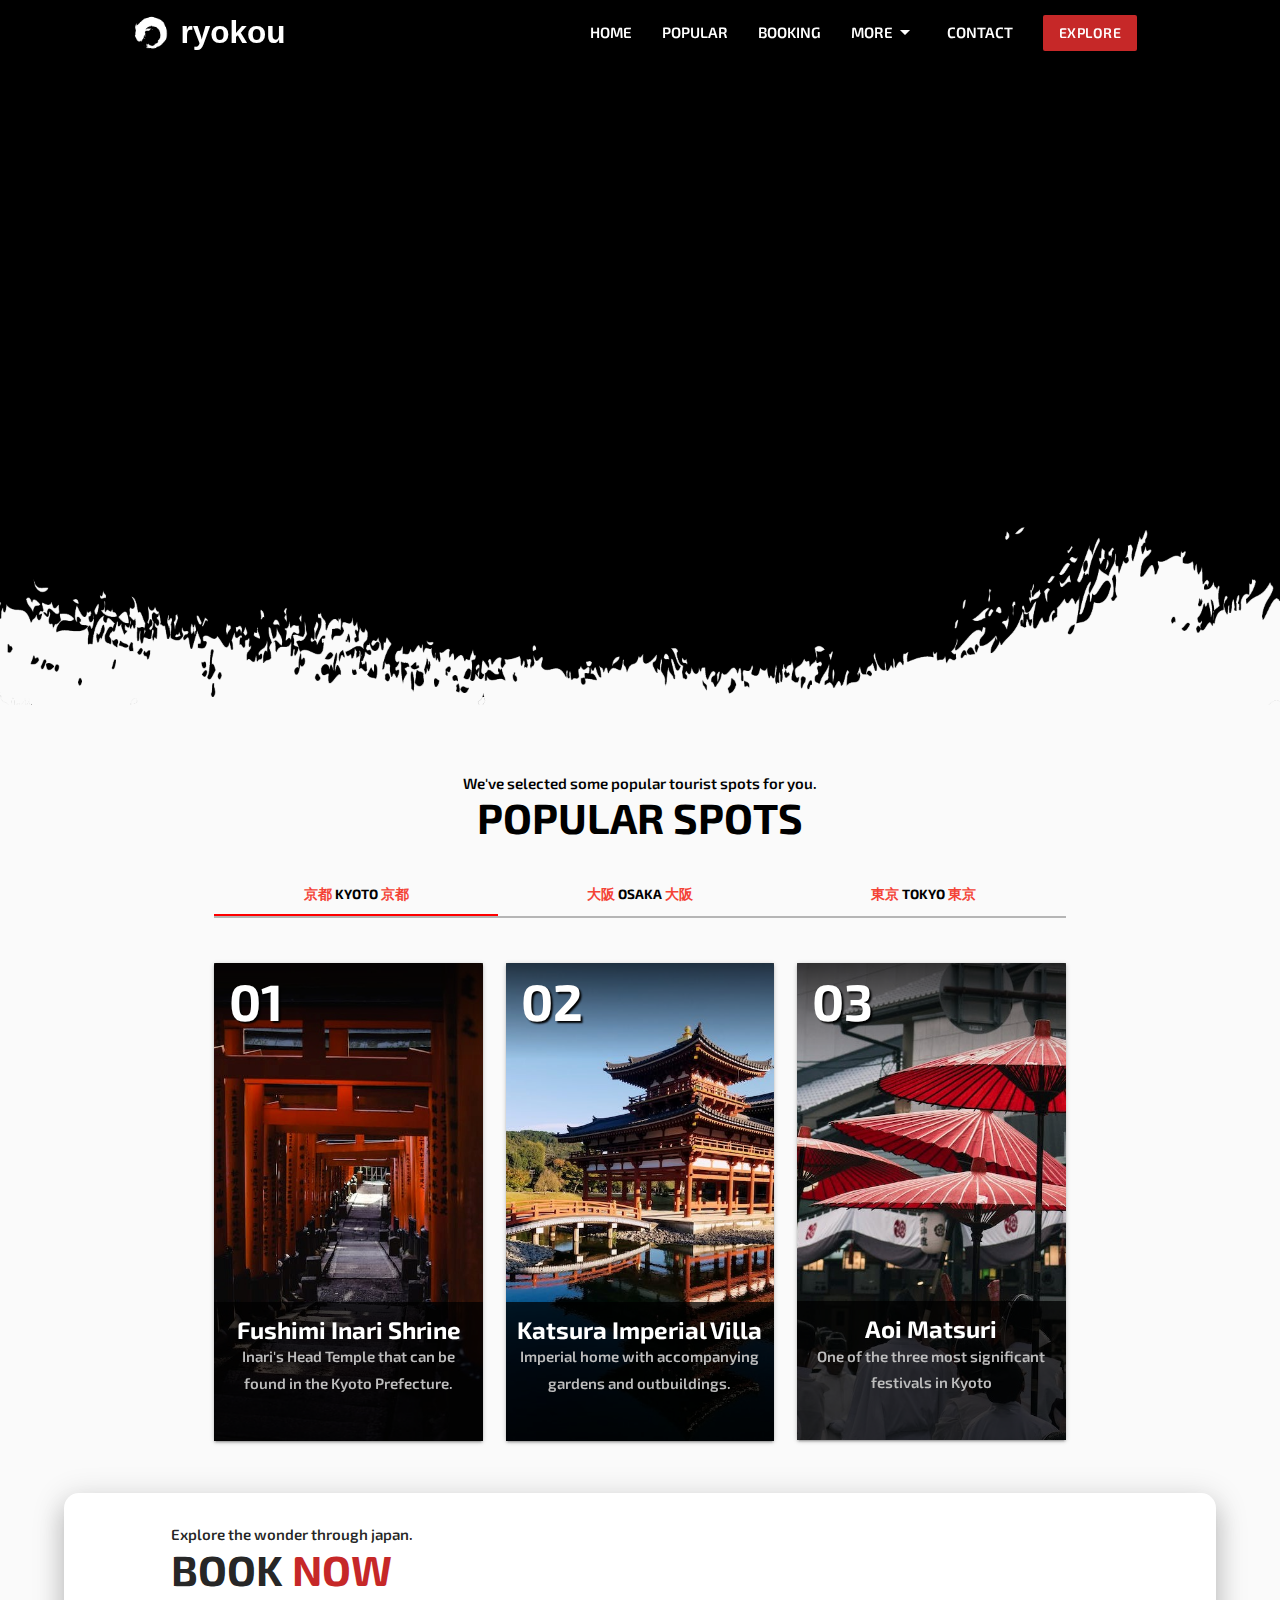
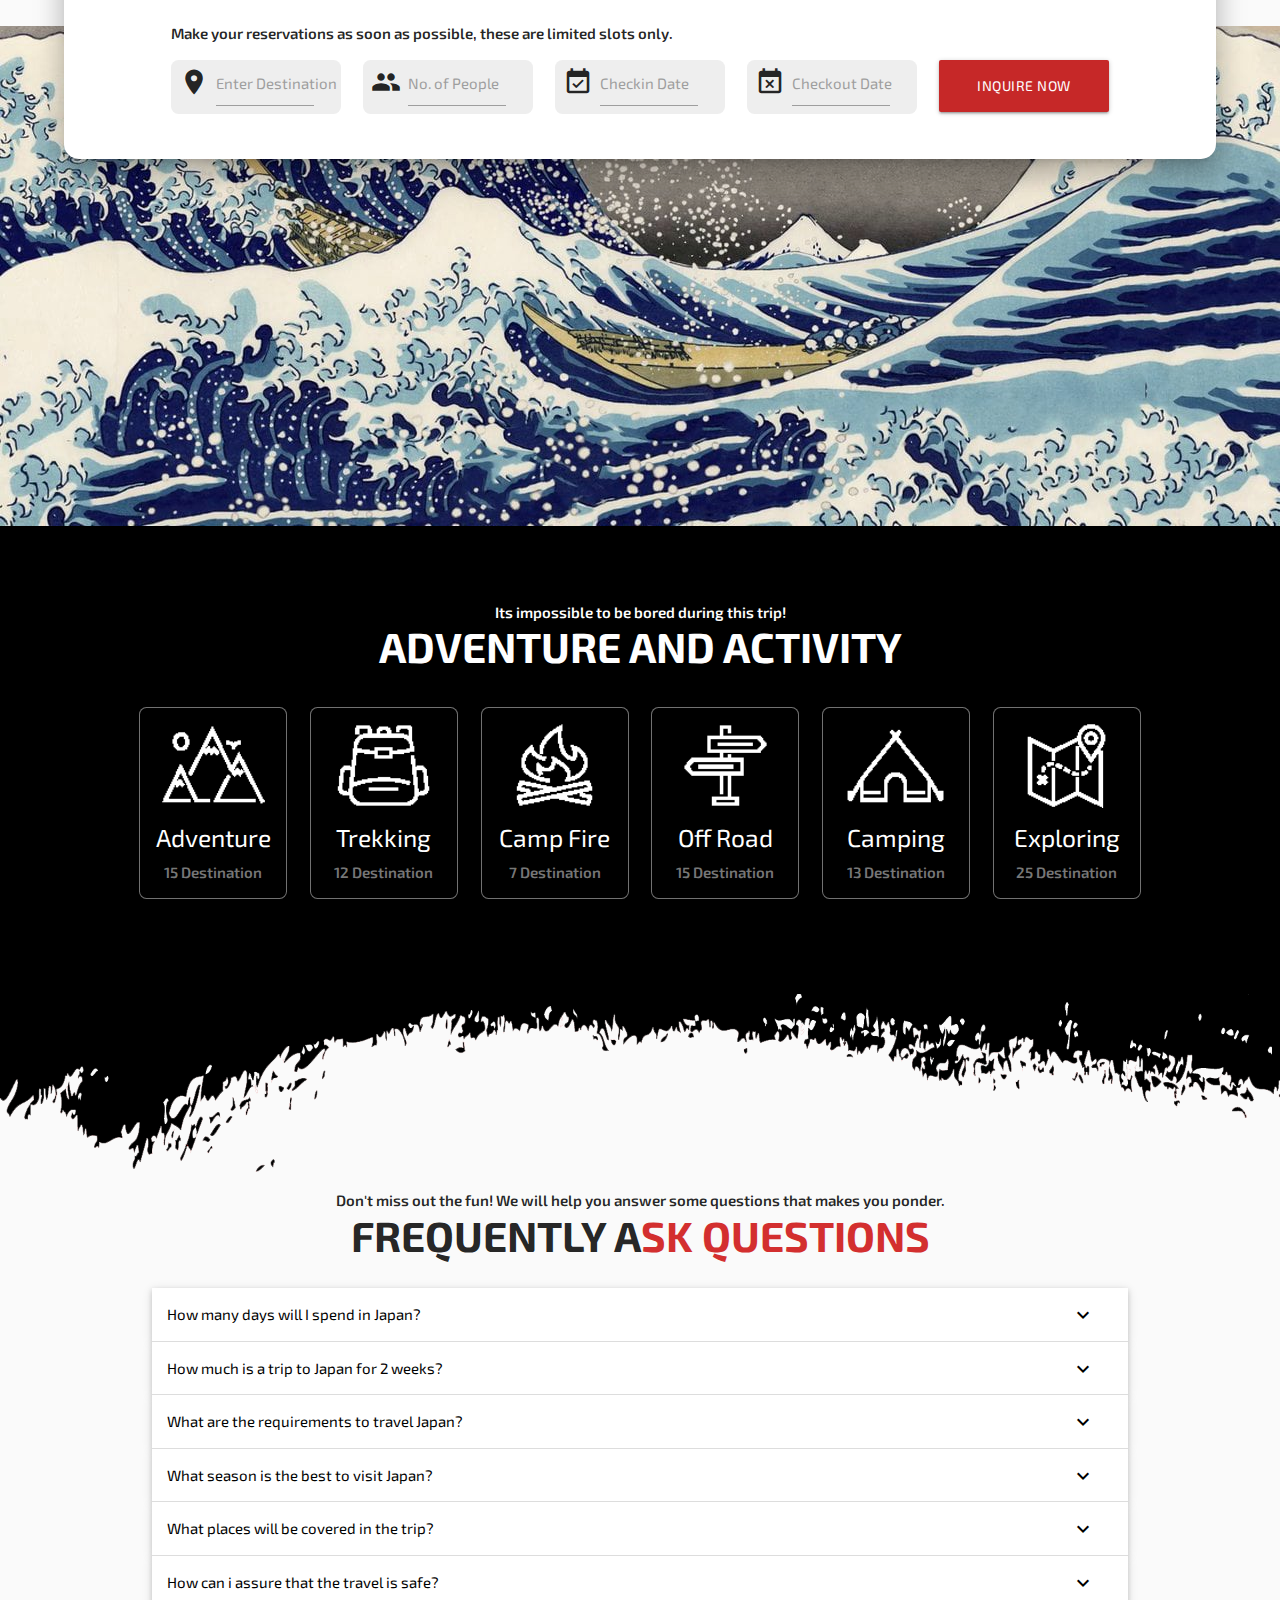
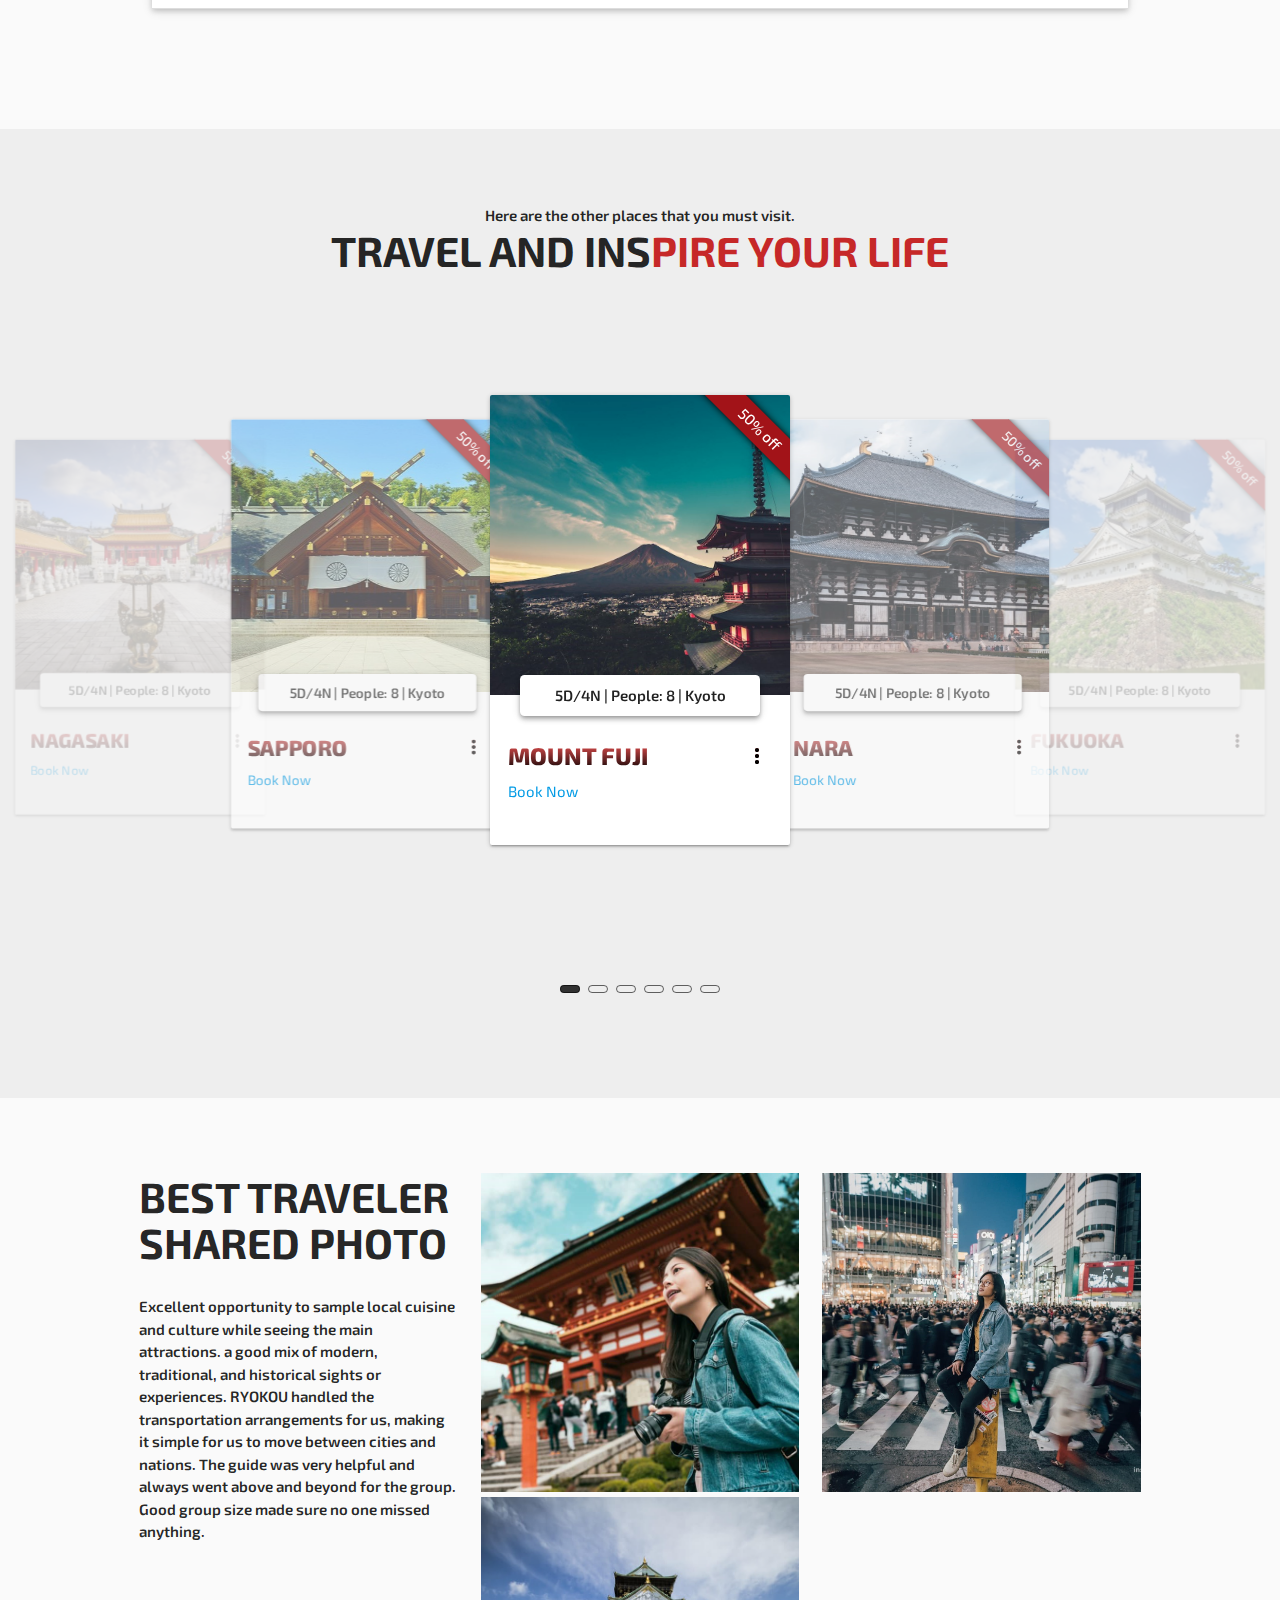
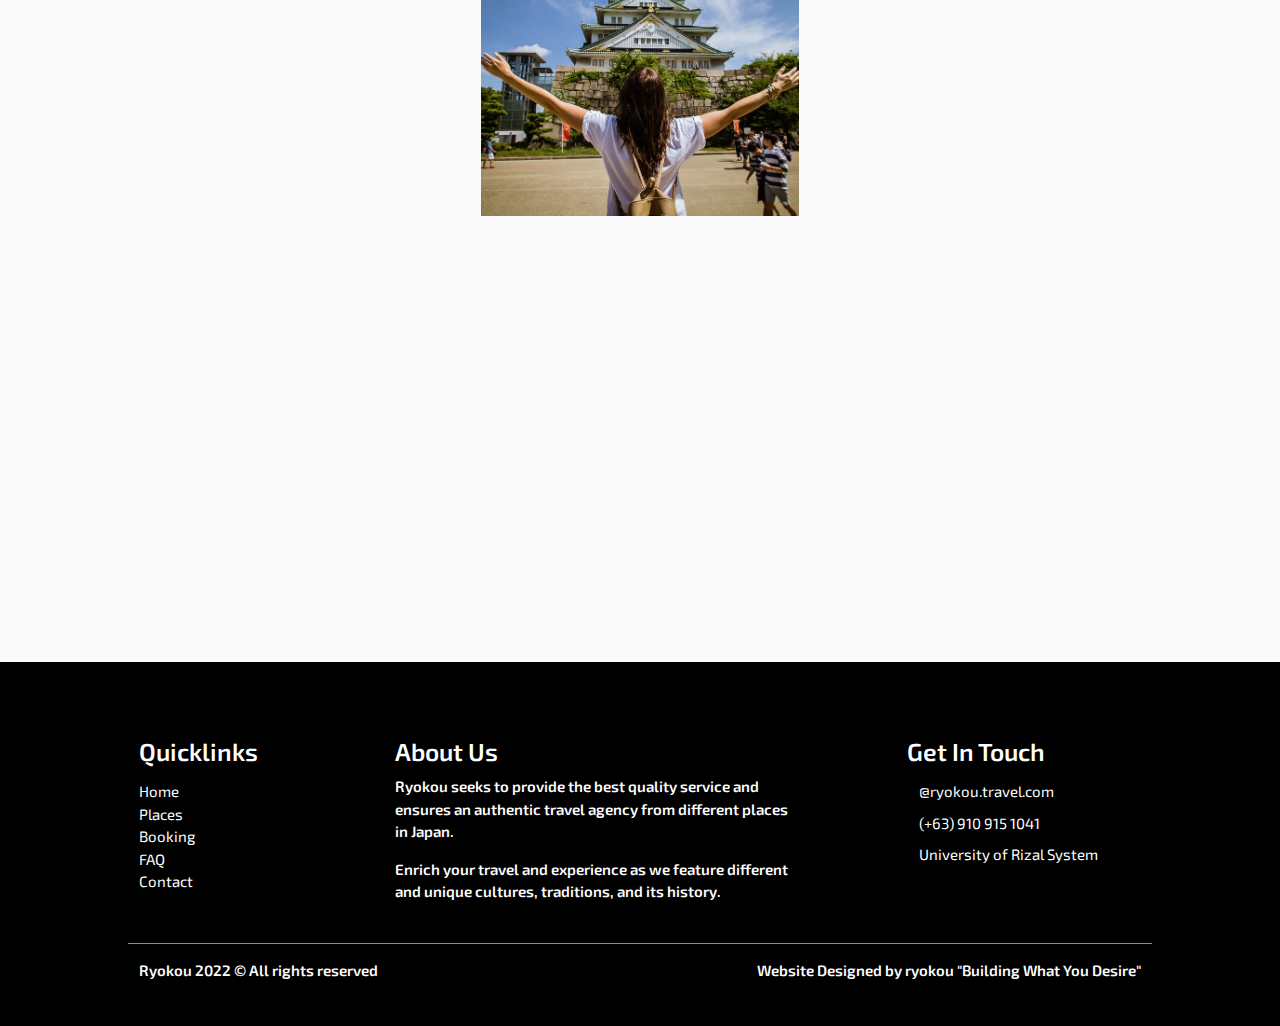
==== commit 3139ad70: "Update index.html" ====
--- a/index.html
+++ b/index.html
@@ -8,7 +8,7 @@
     <link rel="shortcut icon" href="images/logos/favicon3.png" type="image/x-icon">
     <link rel="stylesheet" href="material.min.css">
     <link rel="stylesheet" href="style.css">
-    <link href="https://unpkg.com/aos@2.3.1/dist/aos.css" rel="stylesheet">
+<!--     <link href="https://unpkg.com/aos@2.3.1/dist/aos.css" rel="stylesheet"> -->
     <link href="https://fonts.googleapis.com/icon?family=Material+Icons" rel="stylesheet">
     <link rel="stylesheet" href="https://cdnjs.cloudflare.com/ajax/libs/font-awesome/6.2.0/css/all.min.css" integrity="sha512-xh6O/CkQoPOWDdYTDqeRdPCVd1SpvCA9XXcUnZS2FmJNp1coAFzvtCN9BmamE+4aHK8yyUHUSCcJHgXloTyT2A==" crossorigin="anonymous" referrerpolicy="no-referrer" />
 </head>
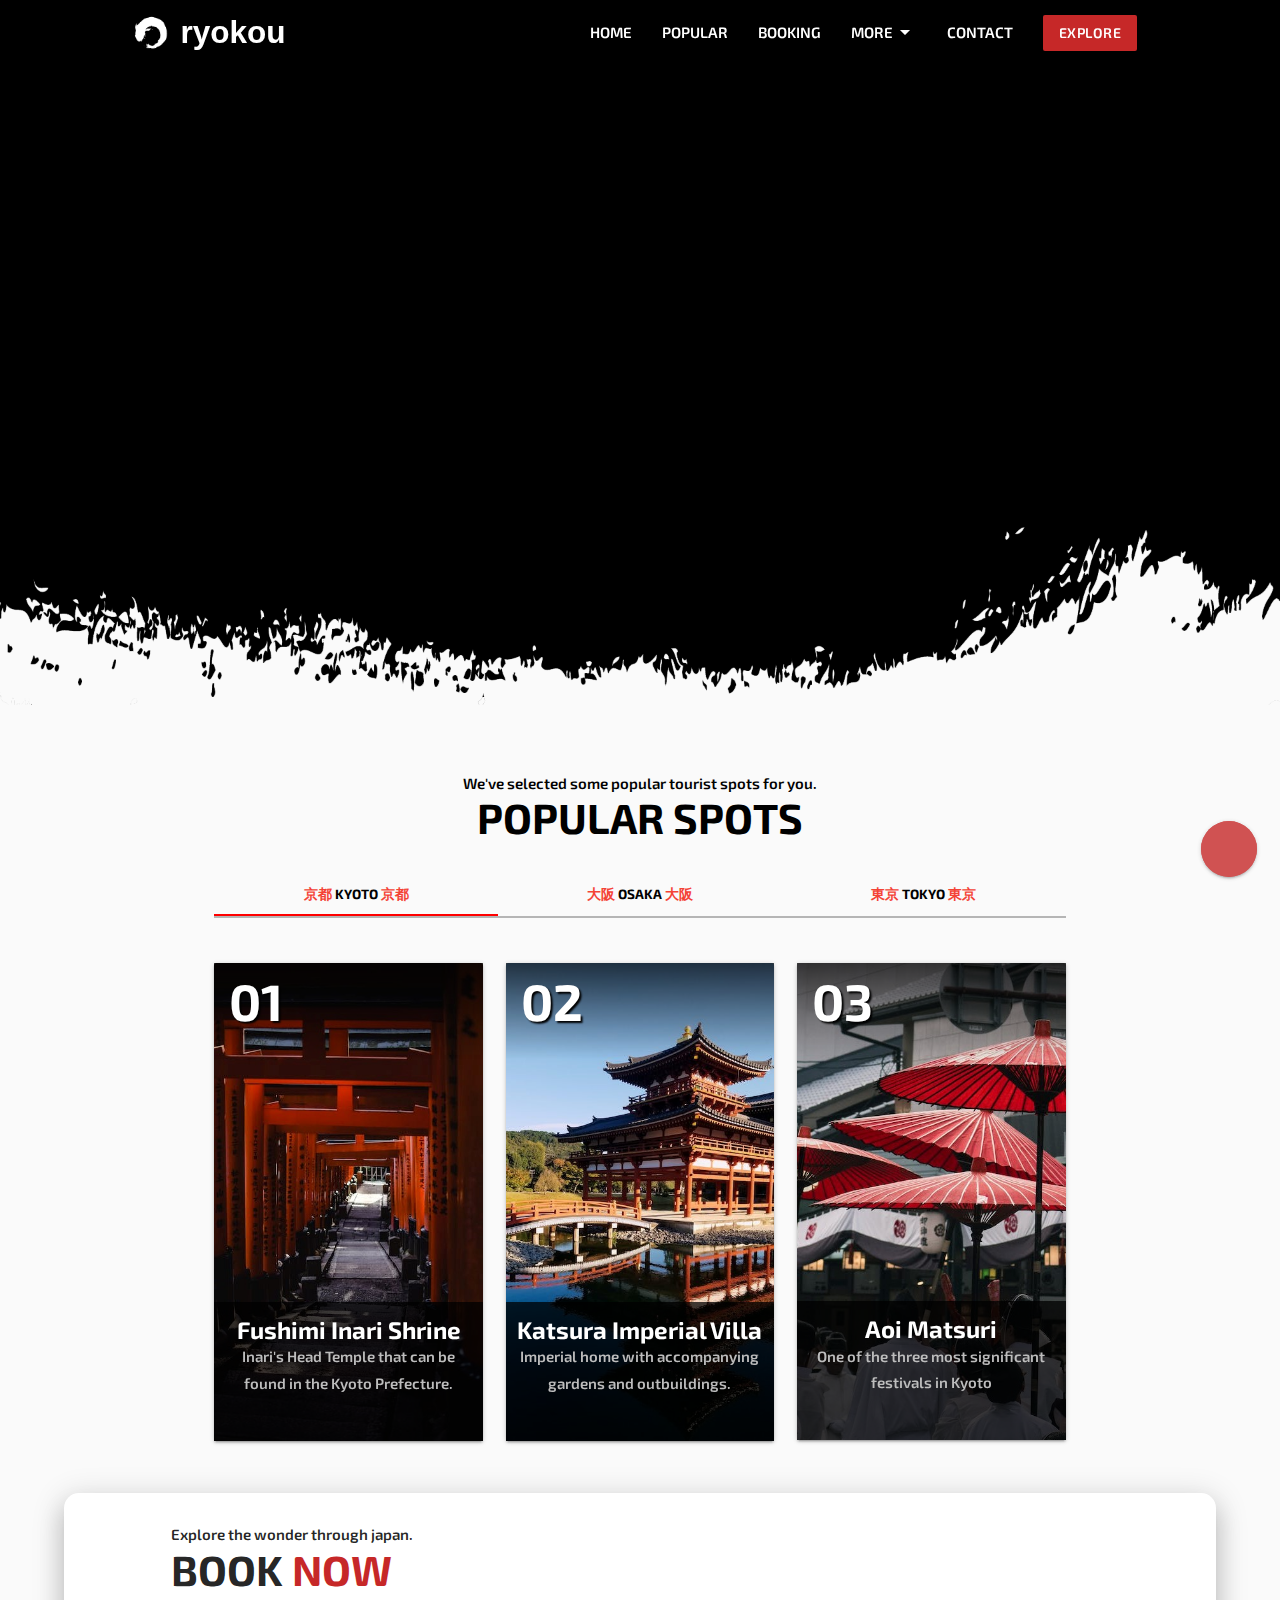
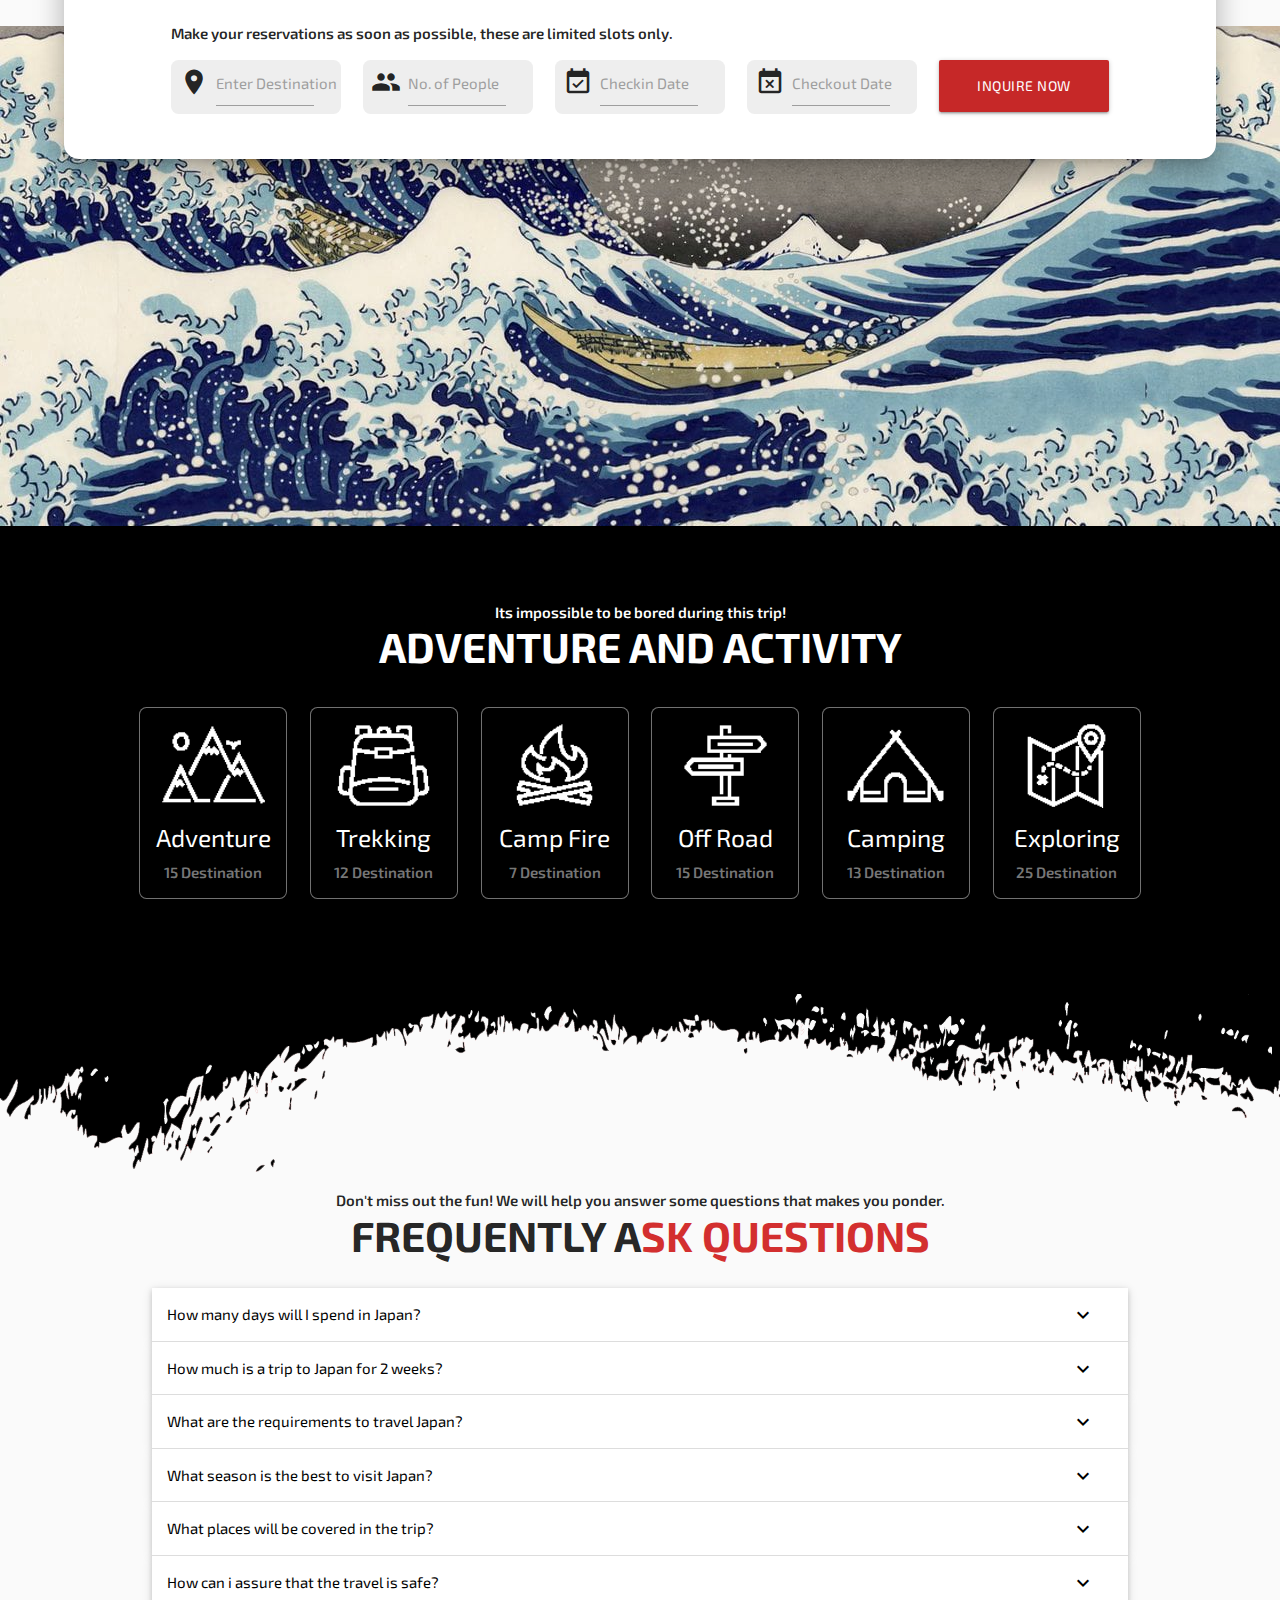
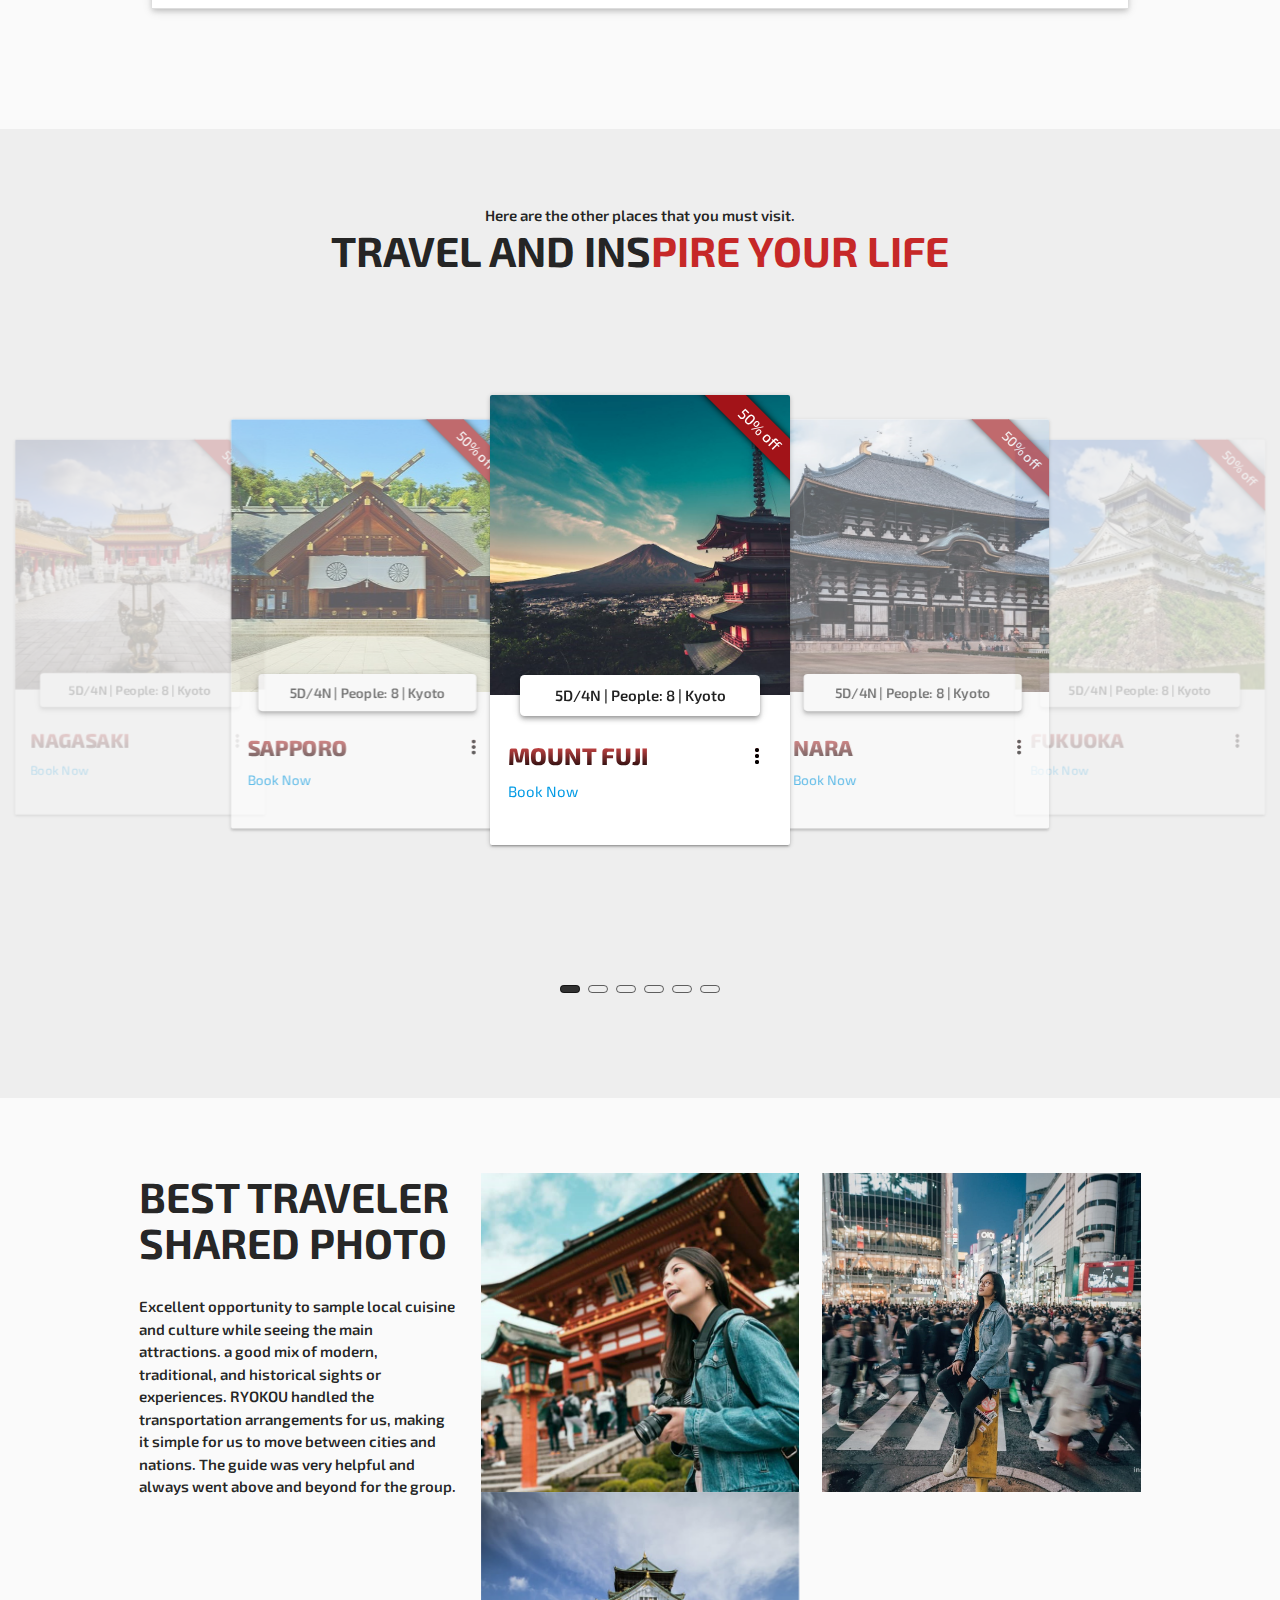
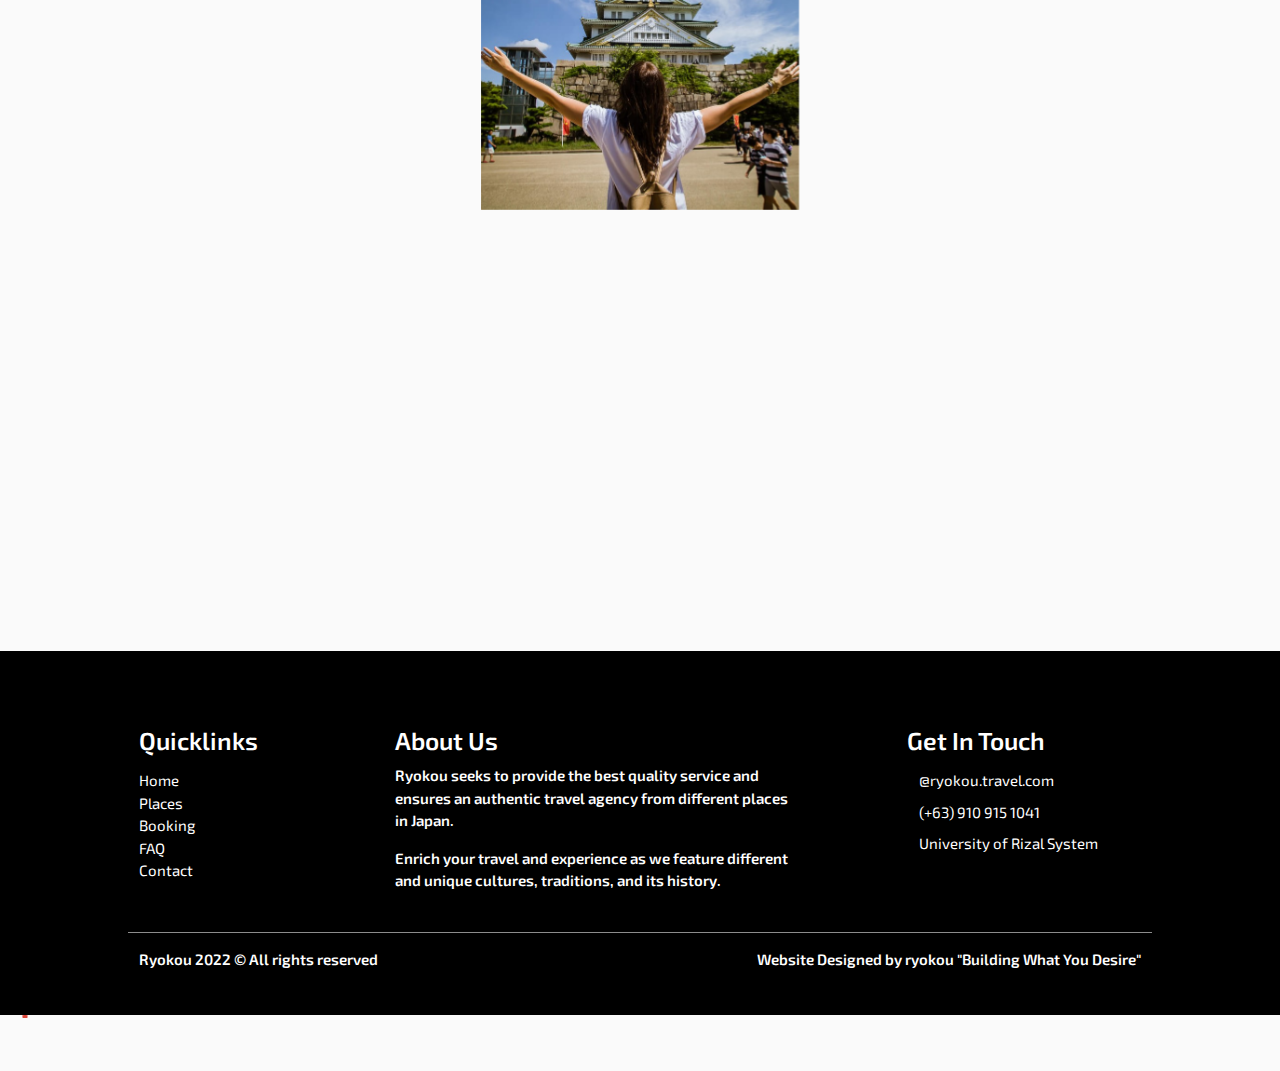
==== commit c0cca692: "Update index.html" ====
--- a/index.html
+++ b/index.html
@@ -8,7 +8,7 @@
     <link rel="shortcut icon" href="images/logos/favicon3.png" type="image/x-icon">
     <link rel="stylesheet" href="material.min.css">
     <link rel="stylesheet" href="style.css">
-<!--     <link href="https://unpkg.com/aos@2.3.1/dist/aos.css" rel="stylesheet"> -->
+    <!-- <link href="https://unpkg.com/aos@2.3.1/dist/aos.css" rel="stylesheet"> -->
     <link href="https://fonts.googleapis.com/icon?family=Material+Icons" rel="stylesheet">
     <link rel="stylesheet" href="https://cdnjs.cloudflare.com/ajax/libs/font-awesome/6.2.0/css/all.min.css" integrity="sha512-xh6O/CkQoPOWDdYTDqeRdPCVd1SpvCA9XXcUnZS2FmJNp1coAFzvtCN9BmamE+4aHK8yyUHUSCcJHgXloTyT2A==" crossorigin="anonymous" referrerpolicy="no-referrer" />
 </head>
@@ -51,11 +51,14 @@
         <li><a href="#home">HOME</a></li>
         <li><a href="#popular">POPULAR</a></li>
         <li><a href="#book">BOOKING</a></li>
+         <!-- <li><a class="dropdown-trigger" data-target="dropdown2">MORE
+            <i class="material-icons right">arrow_drop_down</i>
+        </a></li> -->
         <li><a href="#activity">ACTIVITY</a></li>
         <li><a href="#faq">FAQ</a></li>
         <li><a href="#places">PLACES</a></li>
         <li><a href="#photos">PHOTOS</a></li>
-        <li><a href="#contact">CONTACT</a></li>
+        <li><a href="contact.html">CONTACT</a></li>
         <li><a href="#modal1" class="btn red waves-effect darken-3 modal-trigger">EXPLORE</a></li>
     </ul>
 
@@ -66,6 +69,12 @@
         <li><a href="#places" class="white-text">PLACES</a></li>
         <li><a href="#photos" class="white-text">PHOTOS</a></li>
     </ul>
+    <ul id='dropdown2' class='dropdown-content black'>
+        <li><a href="#activity" class="white-text">ACTIVITY</a></li>
+        <li><a href="#faq" class="white-text">FAQ</a></li>
+        <li><a href="#places" class="white-text">PLACES</a></li>
+        <li><a href="#photos" class="white-text">PHOTOS</a></li>
+    </ul>
 
     <!-- MODAL POP UP -->
     <div class="modal" id="modal1">
@@ -76,7 +85,7 @@
             <div class="modal-content">
                 <a href="index.html" class="brand-logo black-text">
                     <div class="logo-img2"></div></a>
-                <h3 class="black-text center">Enjoy 30% off</h3>
+                <h3 class="black-text center">Enjoy 50% off</h3>
                 <p class="black-text center">Accessible, Affordable, Fast</p>
                 <div class="input-field">
                     <input type="email" placeholder="Enter your email adress to claim the coupon" required class="center">
@@ -135,12 +144,12 @@
 
     <!-- TABS PLACES -->
     <section class="row container section section-tabs grey lighten-5">
-        <div class="tab-title">
+        <div class="tab-title" data-aos="fade-right" data-aos-duration="3000">
             <p class="center black-text">We've selected some popular tourist spots for you.</p>
             <h2 class="center black-text">POPULAR SPOTS</h2>
         </div>
         <div class="col s12">
-            <ul class="tabs scrollspy grey lighten-5" id="popular">
+            <ul class="tabs scrollspy grey lighten-5" id="popular" data-aos="fade-right" data-aos-duration="3000">
                 <li class="tab col s4"><a href="#kyoto"><span class="red-text">京都</span> <span class="black-text"> KYOTO </span> <span class="red-text">京都</span></a></li>
                 <li class="tab col s4"><a href="#osaka"><span class="red-text">大阪</span> <span class="black-text"> OSAKA </span><span class="red-text">大阪</span></a></li>
                 <li class="tab col s4"><a href="#tokyo"><span class="red-text">東京</span> <span class="black-text"> TOKYO </span> <span class="red-text">東京</span></a></li>
@@ -249,40 +258,40 @@
     <section id="book" class="section section-book grey lighten-5 center scrollspy">
         <div class="container white z-depth-4" data-aos="zoom-in" data-aos-duration="1500">
             <div class="row">
-                <div class="col s10 offset-m1 left-align">
+                <div class="col s10 offset-m1 left-align" data-aos="fade-right" data-aos-duration="4000">
                     <p>Explore the wonder through japan.</p>
                     <h2>BOOK <span class="red-text text-darken-3">NOW</span></h2>
                     <p>Make your reservations as soon as possible, these are limited slots only.</p>
                 </div>
-                <div class="col s12 m2 offset-m1">
+                <div class="col s12 l2 offset-l1">
                     <div class="input-field grey lighten-3">
                         <i class="material-icons prefix">place</i>
                         <input type="text" class="red-text text-darken-3 autocomplete" id="autocomplete-input">
-                        <label for="autocomplete-input"> Enter Destination</label>
-                    </div>
-                </div>
-                <div class="col s12 m2">
+                        <label for="autocomplete-input" class="input-label"> Enter Destination</label>
+                    </div>
+                </div>
+                <div class="col s12 l2">
                     <div class="input-field grey lighten-3">
                         <i class="material-icons prefix">group</i>
-                        <input type="text" class="red-text text-darken-3 people" id="people">
-                        <label for="people"> No. of People</label>
-                    </div>
-                </div>
-                <div class="col s12 m2">
+                        <input type="text" class="red-text text-darken-3 people center" id="people">
+                        <label for="people" class="input-label"> No. of People</label>
+                    </div>
+                </div>
+                <div class="col s12 l2">
                     <div class="input-field grey lighten-3">
                         <i class="material-icons prefix">event_available</i>
                         <input type="text" class="red-text text-darken-3 datepicker" id="date-1">
-                        <label for="date-1"> Checkin Date</label>
-                    </div>
-                </div>
-                <div class="col s12 m2">
+                        <label for="date-1" class="input-label"> Checkin Date</label>
+                    </div>
+                </div>
+                <div class="col s12 l2">
                     <div class="input-field grey lighten-3">
                         <i class="material-icons prefix">event_busy</i>
                         <input type="text" class="red-text text-darken-3 datepicker" id="date-2">
-                        <label for="date-2"> Checkout Date</label>
-                    </div>
-                </div>
-                <div class="col s12 m2">
+                        <label for="date-2" class="input-label"> Checkout Date</label>
+                    </div>
+                </div>
+                <div class="col s12 l2">
                     <div class="input-field center-align">
                         <a class="btn red waves-effect darken-3 inquire" onclick="M.toast({html: 'You already secure your booking!'})" id="inquire-btn">INQUIRE NOW</a>
                     </div>
@@ -299,12 +308,12 @@
 
     <section class="section section-adventure black scrollspy" id="activity" >
         <div class="container">
-            <div class="adventure-title">
+            <div class="adventure-title" data-aos="fade-right" data-aos-duration="3000">
                 <p class="center white-text">Its impossible to be bored during this trip!</p>
                 <h2 class="center white-text">ADVENTURE AND ACTIVITY</h2>
             </div>
             <div class="row">
-                <div class="col s6 l2" data-aos="fade-up" data-aos-duration="2000">
+                <div class="col s6 l2" data-aos="fade-down" data-aos-duration="2000">
                     <div class="card black">
                         <div class="card-image">
                             <img src="images/adventure/adventure.png">
@@ -326,7 +335,7 @@
                           </div>
                     </div>
                 </div>
-                <div class="col s6 l2" data-aos="fade-up" data-aos-duration="2000">
+                <div class="col s6 l2" data-aos="fade-down" data-aos-duration="2000">
                     <div class="card black">
                         <div class="card-image">
                             <img src="images/adventure/campfire.png">
@@ -348,7 +357,7 @@
                           </div>
                     </div>
                 </div>
-                <div class="col s6 l2" data-aos="fade-up" data-aos-duration="2000">
+                <div class="col s6 l2" data-aos="fade-down" data-aos-duration="2000">
                     <div class="card black">
                         <div class="card-image">
                             <img src="images/adventure/camping.png">
@@ -376,8 +385,8 @@
     <section class="section section-faq scrollspy grey lighten-5" id="faq">
         <div class="container">
             <img src="images/extra/grad2 black.png" alt="" class="gradient-black">
-            <p class="center">Don't miss out the fun! We will help you answer some questions that makes you ponder.</p>
-            <h2 class="center">FREQUENTLY A<span class="red-text text-darken-2">SK QUESTIONS</span></h2>
+            <p class="center" data-aos="fade-up" data-aos-duration="3000">Don't miss out the fun! We will help you answer some questions that makes you ponder.</p>
+            <h2 class="center" data-aos="fade-up" data-aos-duration="3000">FREQUENTLY A<span class="red-text text-darken-2">SK QUESTIONS</span></h2>
             <ul class="collapsible popout" data-collapsible="accordion" data-aos="zoom-in" data-aos-duration="1500">
                 <li>
                     <div class="collapsible-header white black-text">
@@ -438,14 +447,14 @@
     </section>
 
     <section class="section section-carousel grey lighten-3 scrollspy" id="places">
-        <p class="center">Here are the other places that you must visit.</p>
-        <h2 class="center">TRAVEL AND INS<span class="red-text text-darken-3">PIRE YOUR LIFE</span></h2>
-        <div class="carousel" data-aos="fade-up" data-aos-duration="3000">
+        <p class="center" data-aos="fade-right" data-aos-duration="3000">Here are the other places that you must visit.</p>
+        <h2 class="center" data-aos="fade-right" data-aos-duration="3000">TRAVEL AND INS<span class="red-text text-darken-3">PIRE YOUR LIFE</span></h2>
+        <div class="carousel" data-aos="fade-left" data-aos-duration="3000">
             <div class="card carousel-item">
                 <div class="card-image waves-effect waves-block waves-light">
                     <img class="activator" src="images/places/cc- fuji.jpeg">
                 </div>
-                <div class="card-content">
+                <div class="card-content glass">
                     <span class="card-title activator">MOUNT FUJI<i class="material-icons right black-text">more_vert</i></span>
                     <a href="#modal1" class="modal-trigger">Book Now <i class="material-icons right">arrow_right</i></a>
                     <div class="floating-div z-depth-2">
@@ -453,7 +462,7 @@
                     </div>
                 </div>
                 <div class="card-reveal">
-                    <span class="card-title red-text text-darken-3">MOUNT FUJI<i class="material-icons right">close</i></span>
+                    <span class="card-title black-text">MOUNT FUJI<i class="material-icons right">close</i></span>
                     <p>The country's tallest mountain and one of its most iconic symbols is a popular destination for outdoor recreation. For centuries, Japanese artists and poets have been inspired by Mount Fuji's almost perfectly round form. </p>
                 </div>
             </div>
@@ -469,7 +478,7 @@
                     </div>
                 </div>
                 <div class="card-reveal">
-                    <span class="card-title red-text text-darken-3">NARA<i class="material-icons right">close</i></span>
+                    <span class="card-title black-text">NARA<i class="material-icons right">close</i></span>
                     <p>Japan's first permanent capital is famous for housing the Great Buddha, a more than 50-foot-tall bronze statue of Buddha. You'll find this jaw-dropping national treasure in Nara's Todai-ji temple, which is the largest wooden building in the world.</p>
                 </div>
             </div>
@@ -485,7 +494,7 @@
                     </div>
                 </div>
                 <div class="card-reveal">
-                    <span class="card-title red-text text-darken-3">FUKUOKA<i class="material-icons right">close</i></span>
+                    <span class="card-title black-text">FUKUOKA<i class="material-icons right">close</i></span>
                     <p>Located on Kyushu (Japan's third-largest island), Fukuoka offers travelers a mix of urban sprawl, sandy coastlines and ancient temples and shrines.</p>
                 </div>
             </div>
@@ -501,7 +510,7 @@
                     </div>
                 </div>
                 <div class="card-reveal">
-                    <span class="card-title red-text text-darken-3">HIROSHIMA<i class="material-icons right">close</i></span>
+                    <span class="card-title black-text">HIROSHIMA<i class="material-icons right">close</i></span>
                     <p>For many, Hiroshima brings up memories of war, as the city is where the world's first atomic bomb attack occurred in 1945. But today, Hiroshima is a city of peace, with monuments and memorials like the Peace Memorial Park, the Children's Peace Monument and the UNESCO-certified Atomic Bomb Dome.
                     </p>
                 </div>
@@ -518,8 +527,8 @@
                     </div>
                 </div>
                 <div class="card-reveal">
-                    <span class="card-title red-text text-darken-3">NAGASAKI<i class="material-icons right">close</i></span>
-                    <p>Americans might only associate the name Nagasaki with the dropping of the second atomic bomb during World War II, and today this city on the northwestern part of Kyushu island pays homage to the devastation at sights like the Nagasaki Peace Park and the Nagasaki Atomic Bomb Museum. But you'll find an array of fun outdoor attractions here, too.</p>
+                    <span class="card-title black-text">NAGASAKI<i class="material-icons right">close</i></span>
+                    <p>Americans might only associate the name Nagasaki with the dropping of the second atomic bomb during World War II, and today this city on the northwestern part of Kyushu island pays homage to the devastation at sights like the Nagasaki Peace Park and the Nagasaki Atomic Bomb Museum.</p>
                 </div>
             </div>
             <div class="card carousel-item">
@@ -534,7 +543,7 @@
                     </div>
                 </div>
                 <div class="card-reveal">
-                    <span class="card-title red-text text-darken-3">SAPPORO<i class="material-icons right">close</i></span>
+                    <span class="card-title black-text">SAPPORO<i class="material-icons right">close</i></span>
                     <p>Hokkaido island's capital city is perhaps best known for its ties to the 1972 Winter Olympics. In addition to featuring top-notch ski slopes, the city hosts the Sapporo Snow Festival – with large, elaborate snow sculptures – every February.</p>
                 </div>
             </div>
@@ -548,16 +557,16 @@
                     <h2>BEST TRAVELER SHARED PHOTO</h2>
                     <p>Excellent opportunity to sample local cuisine and culture while seeing the main attractions.
 
-                    a good mix of modern, traditional, and historical sights or experiences. RYOKOU handled the transportation arrangements for us, making it simple for us to move between cities and nations. The guide was very helpful and always went above and beyond for the group. Good group size made sure no one missed anything.</p>
+                    a good mix of modern, traditional, and historical sights or experiences. RYOKOU handled the transportation arrangements for us, making it simple for us to move between cities and nations. The guide was very helpful and always went above and beyond for the group.</p>
                 </div>
                 <div class="col s6 l4" data-aos="fade-up" data-aos-duration="3000">
-                    <img src="images/travelers/travelers-kyoto.jpg" alt="">
+                    <img src="images/travelers/travelers-kyoto.jpg" alt="" class="materialboxed">
                 </div>
                 <div class="col s6 l4" data-aos="fade-left" data-aos-duration="3000">
-                    <img src="images/travelers/travelers-tokyo.jpg" alt="" >
+                    <img src="images/travelers/travelers-tokyo.jpg" alt="" class="materialboxed">
                 </div>
                 <div class="col s6 l4" data-aos="fade-right" data-aos-duration="3000">
-                    <img src="images/travelers/travelers-osaka.jpg" alt="">
+                    <img src="images/travelers/travelers-osaka.jpg" alt="" class="materialboxed">
                 </div>
                 <div class="col s12 l8" data-aos="fade-left" data-aos-duration="3000">
                     <iframe width="820" height="325" src="https://www.youtube.com/embed/9DcvOtYug3M" title="[릴레이댄스] LE SSERAFIM(르세라핌) - Impurities (4K)" frameborder="0" allow="accelerometer; autoplay; clipboard-write; encrypted-media; gyroscope; picture-in-picture" allowfullscreen></iframe>
@@ -591,10 +600,10 @@
                         <li><a href="https://www.google.com/maps/place/University+of+Rizal+System,+Antipolo+Campus/@14.6079744,121.0253312,13z/data=!4m5!3m4!1s0x3397bf6aaab19e9d:0x2b0a49e247e195c!8m2!3d14.5713826!4d121.171387" target="_blank" class="white-text"><i class="fa-solid fa-location-dot"></i>    University of Rizal System</a></li>
                     </ul>
                     <ul class="social-media">
-                        <li><a href="#"><i class="fa-brands fa-facebook white-text"></i></a></li>
-                        <li><a href="#"><i class="fa-brands fa-linkedin white-text"></i></a></li>
-                        <li><a href="#"><i class="fa-brands fa-twitter white-text"></i></a></li>
-                        <li><a href="https://github.com/robin-dc"><i class="fa-brands fa-github white-text"></i></a></li>
+                        <li><a href="https://www.facebook.com/klaudimer.pantaleon.374?mibextid=ZbWKwL" target="_blank"><i class="fa-brands fa-facebook white-text"></i></a></li>
+                        <li><a href="https://www.linkedin.com/in/robin-dela-cruz-12247023b/" target="_blank"><i class="fa-brands fa-linkedin white-text"></i></a></li>
+                        <li><a href="https://twitter.com/chckn_nggts_?t=eMUh2M6UPPiaGfgO-l1SJw&s=09" target="_blank"><i class="fa-brands fa-twitter white-text"></i></a></li>
+                        <li><a href="https://github.com/robin-dc" target="_blank"><i class="fa-brands fa-github white-text"></i></a></li>
                     </ul>
                 </div>
             </div>
@@ -615,12 +624,26 @@
     </footer>
 
 
-    <!-- <div class="fixed-action-btn">
-        <a href="#home" class="btn-floating red darken-3 btn-large tooltipped pulse" data-tooltip="Back to Top">
+    <div class="fixed-action-btn">
+        <a href="#home" class="btn-floating red darken-3 btn-large tooltipped pulse top" data-tooltip="Back to Top">
             <i class="material-icons"></i>
         </a>
-    </div> -->
-
+    </div>
+
+
+    <div class="spinner-overlay">
+        <div class="preloader-wrapper active">
+            <div class="spinner-layer spinner-red-only">
+              <div class="circle-clipper left">
+                <div class="circle"></div>
+              </div><div class="gap-patch">
+                <div class="circle"></div>
+              </div><div class="circle-clipper right">
+                <div class="circle"></div>
+              </div>
+            </div>
+          </div>
+    </div>
 
 
 
@@ -675,9 +698,13 @@
         });
         $(window).scroll(function(){
             $('nav').toggleClass('scrolled', $(this).scrollTop()>50);
+            $('top').toggleClass('active', $(this).scrollTop()>50);
+            $('.sidenav').sidenav().close;
         })
         $('.dropdown-trigger').dropdown({
-            coverTrigger:  false
+            coverTrigger:  false,
+            constrainWidth: false,
+            hover:true
         });
         $('input.autocomplete').autocomplete({
             data:{
@@ -696,12 +723,28 @@
         const inquireBtn = document.getElementById('inquire-btn')
         const input = document.querySelectorAll('input')
         const dropdown = document.querySelector('.dropdown-content')
+        const inputLabel = document.querySelectorAll('.input-label')
+        const spinner = document.querySelector('.spinner-overlay')
 
         inquireBtn.addEventListener('click', function(){
             inquireBtn.classList.add('disabled')
             input.forEach(function(input){
                 input.value = ''
             })  
+            inputLabel.forEach(function(label){
+                label.classList.remove('active')
+            })
+            spinner.classList.add('active')
+            setTimeout(function(){
+                spinner.innerHTML = `
+                <div class="preloader-wrapper active">
+                    <i class="material-icons green-text check">check</i>
+                </div>
+                `
+            }, 2600)
+            setTimeout(function(){
+                spinner.classList.remove('active')
+            }, 4050)
         })  
         function removeInput(){
             const input = document.querySelectorAll('input')
@@ -712,6 +755,7 @@
         window.addEventListener('scroll', function(){
             dropdown.style.display = 'none'
         })
+
     </script>
 </body>
 </html>
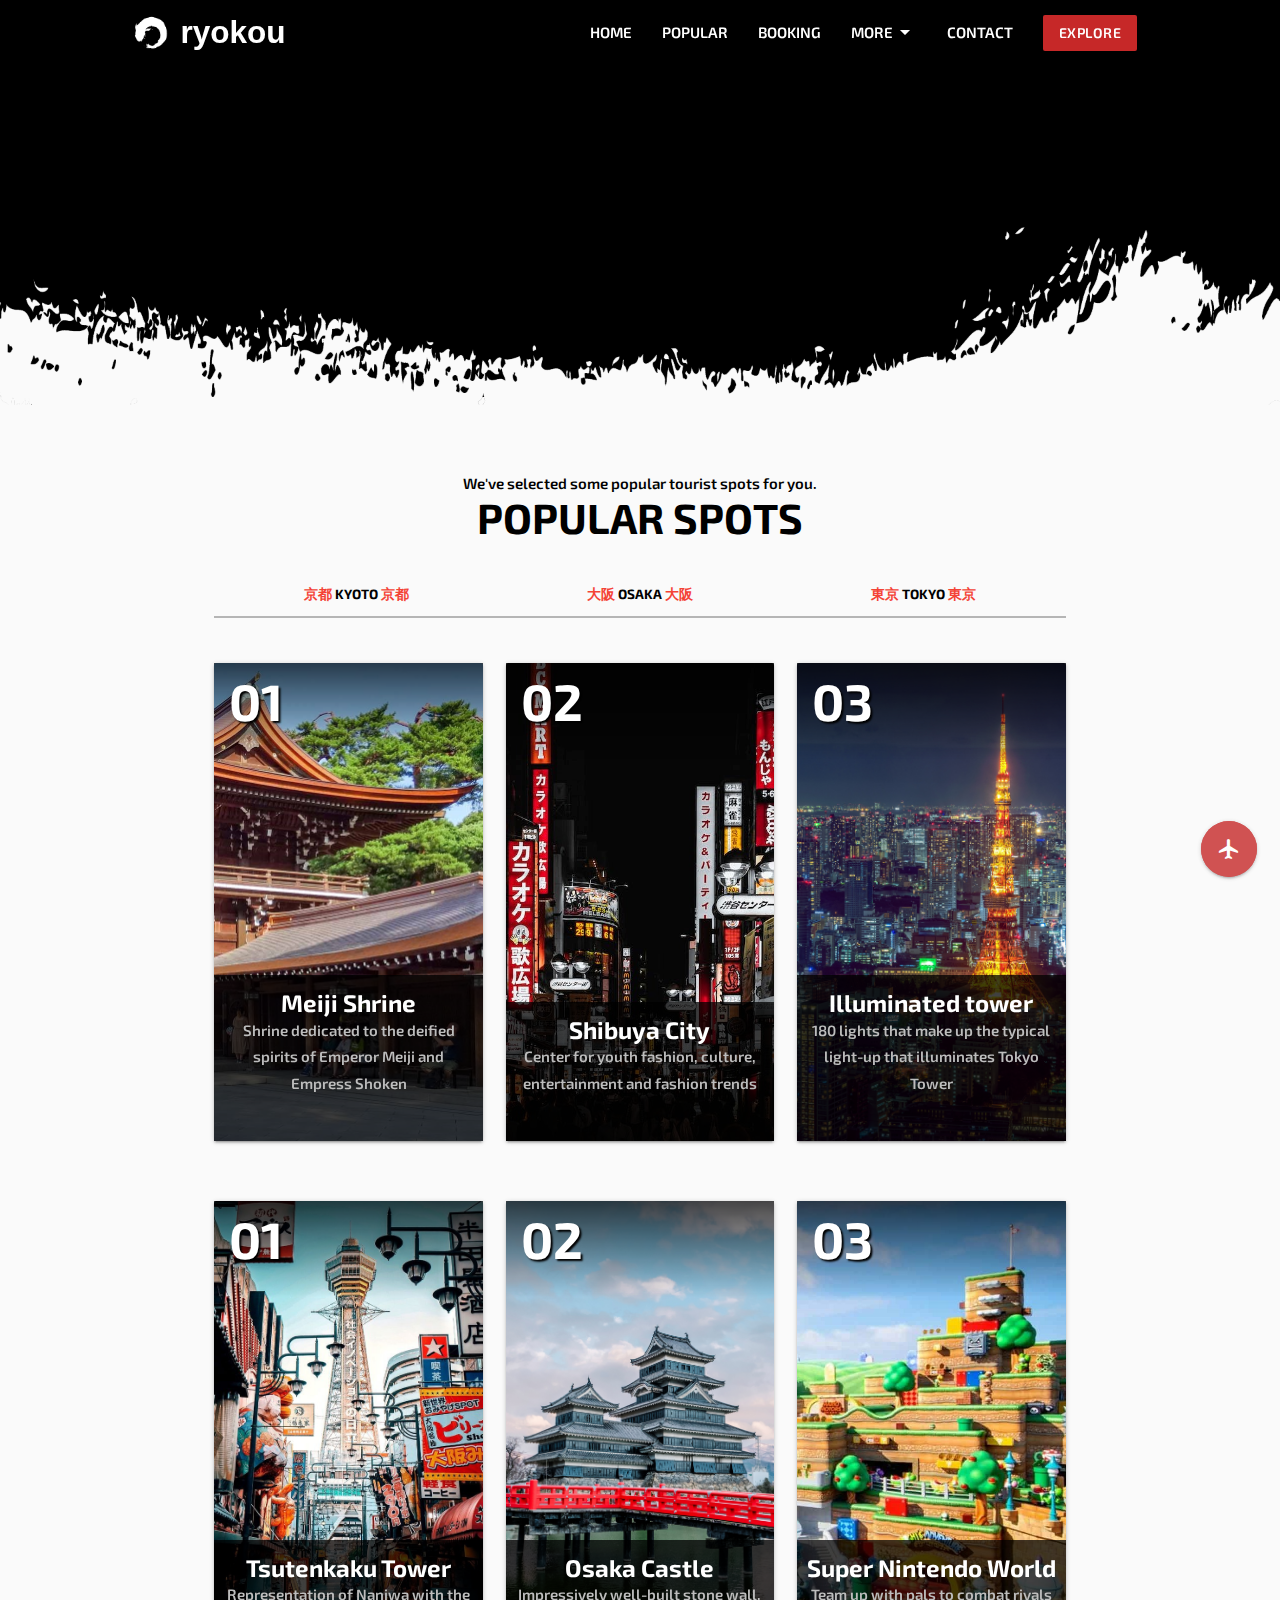
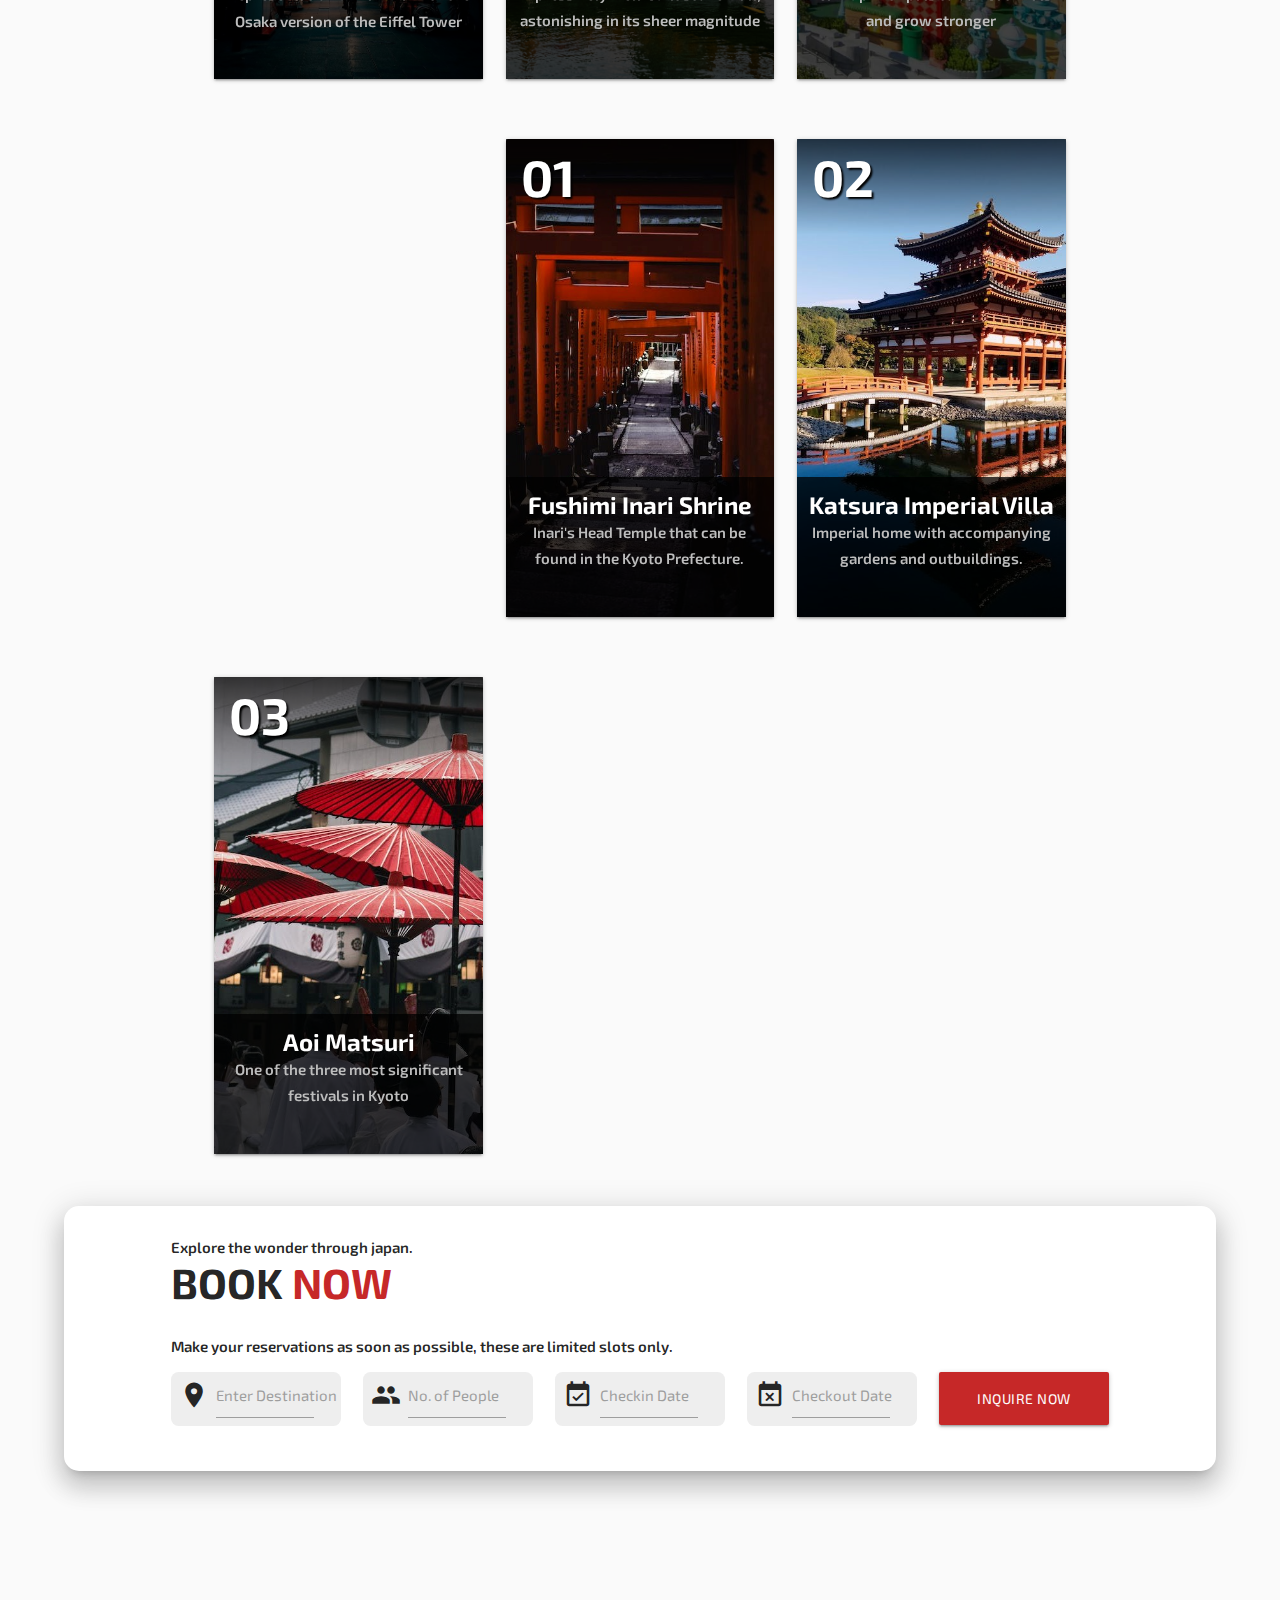
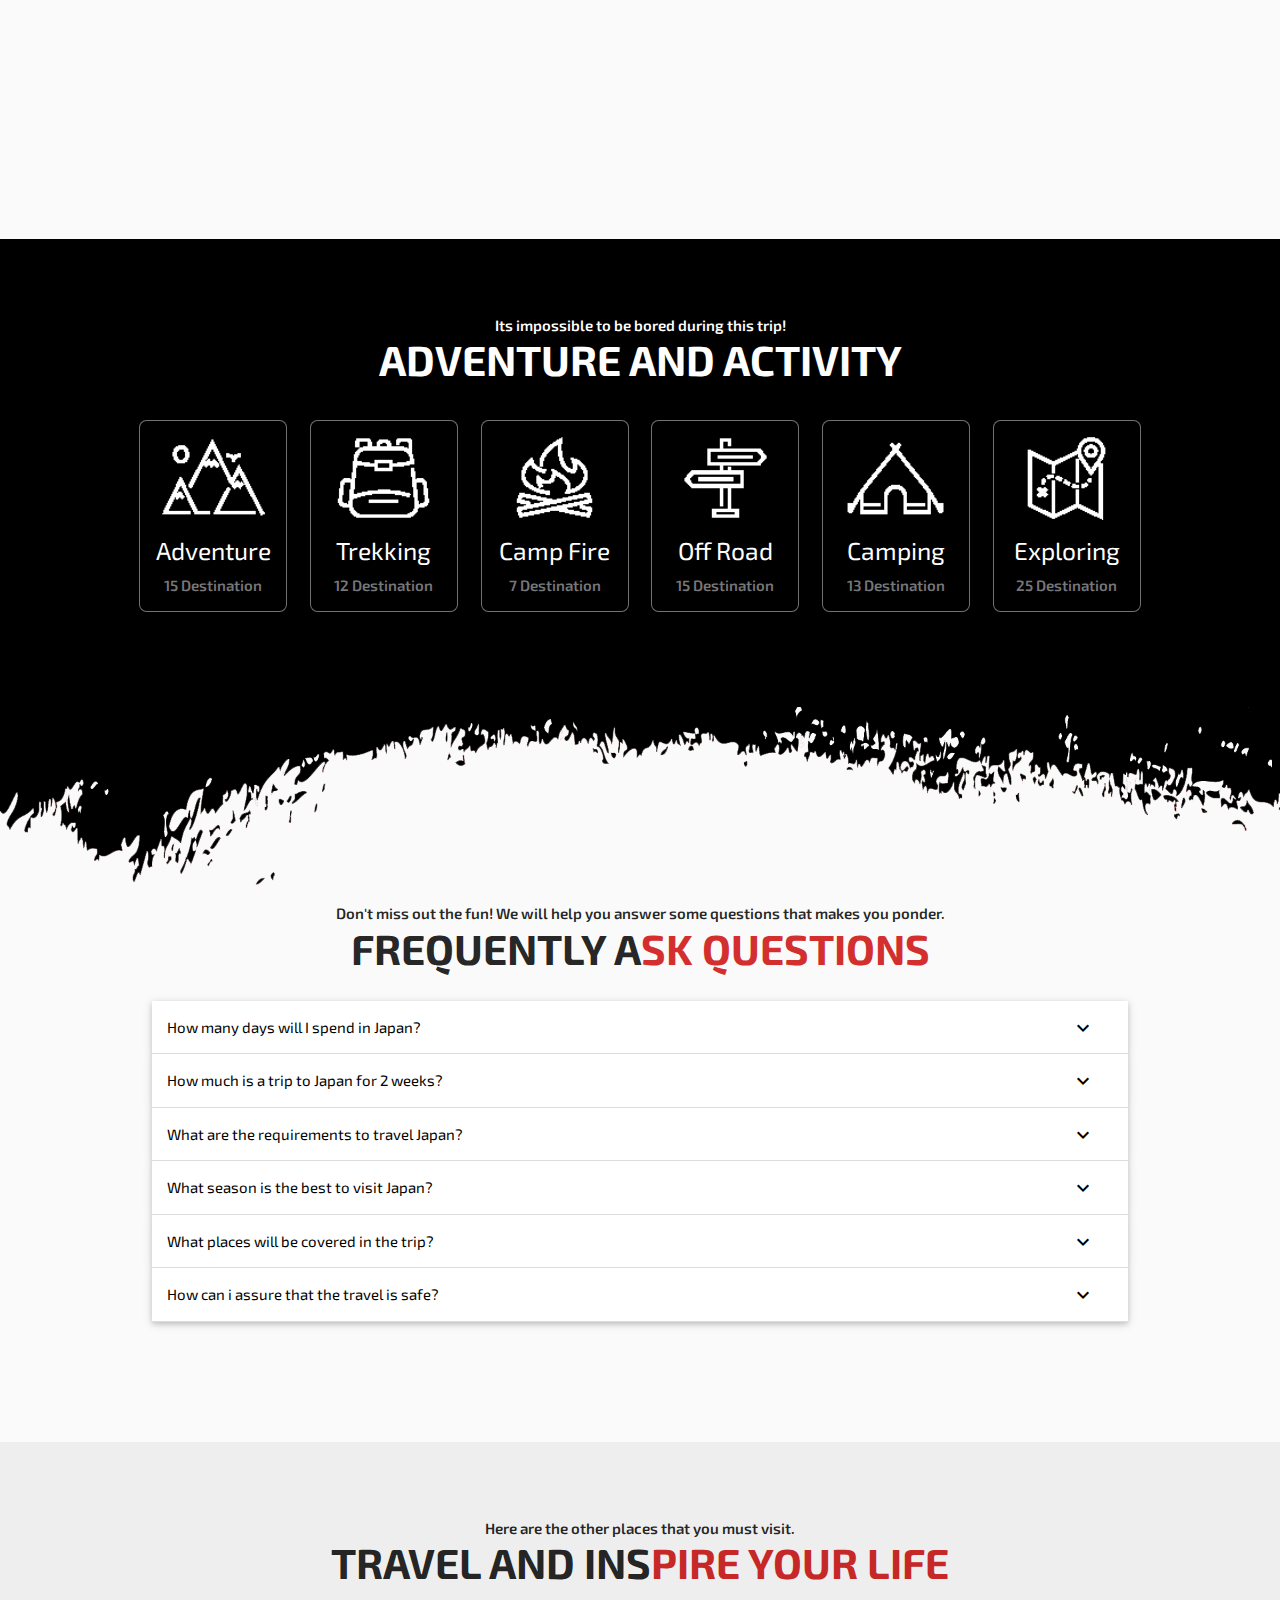
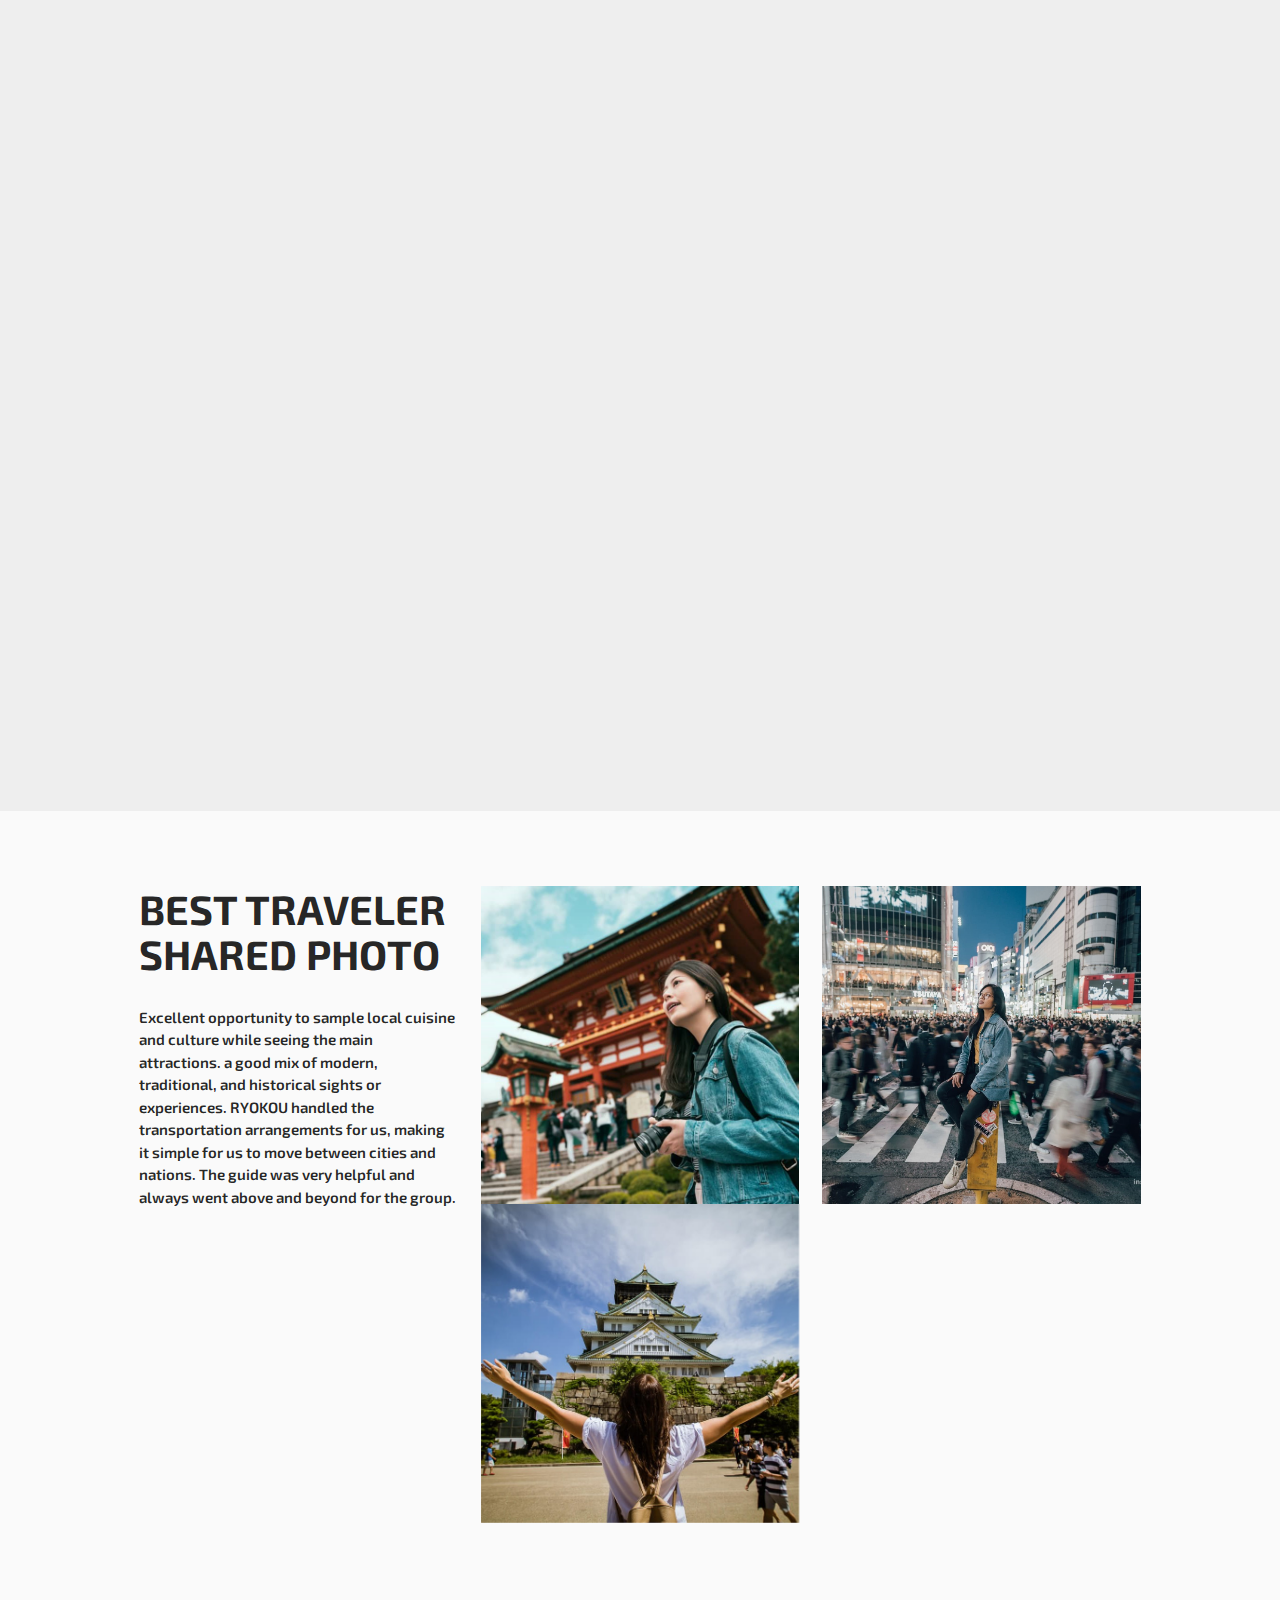
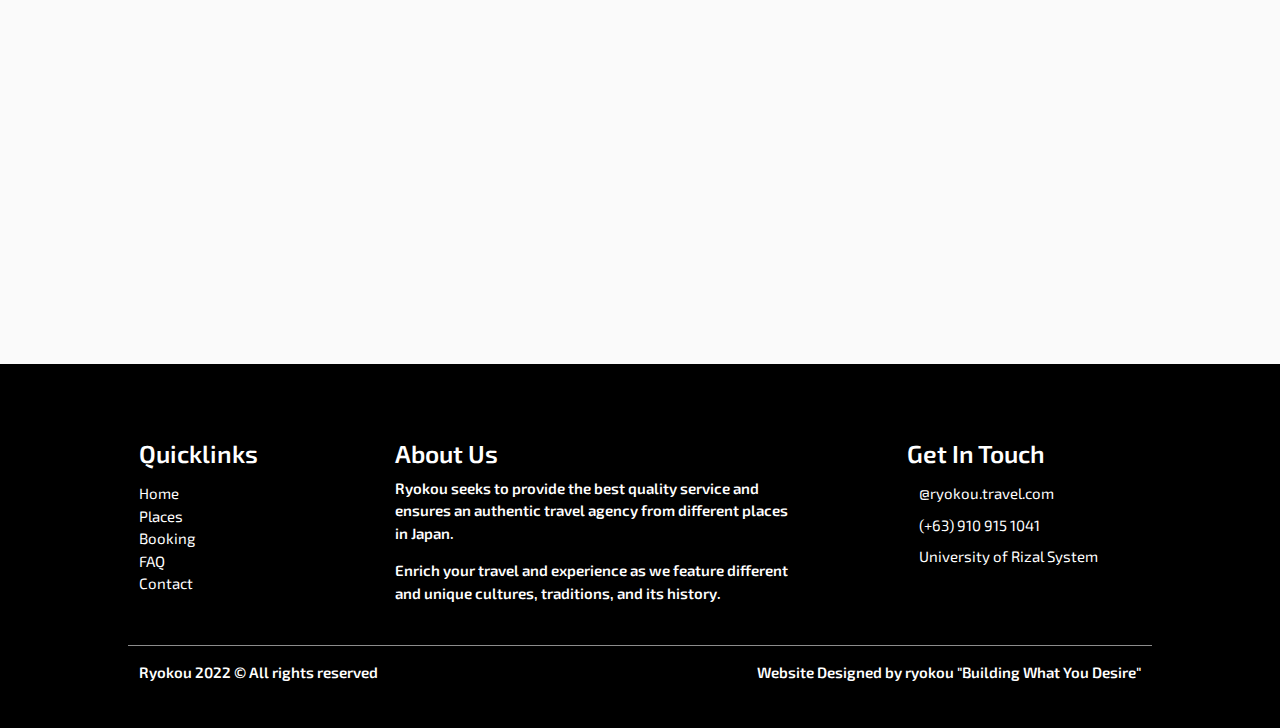
==== commit d847e1a4: "Update index.html" ====
--- a/index.html
+++ b/index.html
@@ -24,9 +24,9 @@
                         <i class="material-icons">menu</i>
                     </a>
                     <ul class=" right hide-on-med-and-down">
-                        <li><a href="#home">HOME</a></li>
-                        <li><a href="#popular">POPULAR</a></li>
-                        <li><a href="#book" class="white-text">BOOKING</a></li>
+                        <li><a onclick="home()">HOME</a></li>
+                        <li><a onclick="popular()">POPULAR</a></li>
+                        <li><a onclick="book()" class="white-text">BOOKING</a></li>
                         <li><a class="dropdown-trigger" data-target="dropdown1">MORE
                             <i class="material-icons">arrow_drop_down</i>
                         </a></li>
@@ -48,26 +48,26 @@
             <a href="#email"><span class="black-text email">wintot07@gmail.com</span></a>
             </div>
         </li>
-        <li><a href="#home">HOME</a></li>
-        <li><a href="#popular">POPULAR</a></li>
-        <li><a href="#book">BOOKING</a></li>
-         <!-- <li><a class="dropdown-trigger" data-target="dropdown2">MORE
+        <li><a href="index.html#home">HOME</a></li>
+        <li><a href="index.html#popular">POPULAR</a></li>
+        <li><a href="index.html#book">BOOKING</a></li>
+        <!-- <li><a class="dropdown-trigger" data-target="dropdown2">MORE
             <i class="material-icons right">arrow_drop_down</i>
         </a></li> -->
-        <li><a href="#activity">ACTIVITY</a></li>
-        <li><a href="#faq">FAQ</a></li>
-        <li><a href="#places">PLACES</a></li>
-        <li><a href="#photos">PHOTOS</a></li>
+        <li><a href="index.html#activity">ACTIVITY</a></li>
+        <li><a href="index.html#faq">FAQ</a></li>
+        <li><a href="index.html#places">PLACES</a></li>
+        <li><a href="index.html#photos">PHOTOS</a></li>
         <li><a href="contact.html">CONTACT</a></li>
         <li><a href="#modal1" class="btn red waves-effect darken-3 modal-trigger">EXPLORE</a></li>
     </ul>
 
     <!-- DROPDOWN -->
     <ul id='dropdown1' class='dropdown-content black'>
-        <li><a href="#activity" class="white-text">ACTIVITY</a></li>
-        <li><a href="#faq" class="white-text">FAQ</a></li>
-        <li><a href="#places" class="white-text">PLACES</a></li>
-        <li><a href="#photos" class="white-text">PHOTOS</a></li>
+        <li><a onclick="activity()" class="white-text">ACTIVITY</a></li>
+        <li><a onclick="faq()" class="white-text">FAQ</a></li>
+        <li><a onclick="places()" class="white-text">PLACES</a></li>
+        <li><a onclick="photos()" class="white-text">PHOTOS</a></li>
     </ul>
     <ul id='dropdown2' class='dropdown-content black'>
         <li><a href="#activity" class="white-text">ACTIVITY</a></li>
@@ -142,7 +142,7 @@
         <img src="images/extra/grad2.png" alt="" class="gradient">
     </section>
 
-    <!-- TABS PLACES -->
+    <!-- TABS PLACES : SECTION 1 -->
     <section class="row container section section-tabs grey lighten-5">
         <div class="tab-title" data-aos="fade-right" data-aos-duration="3000">
             <p class="center black-text">We've selected some popular tourist spots for you.</p>
@@ -255,8 +255,9 @@
         </div>
     </section>
 
-    <section id="book" class="section section-book grey lighten-5 center scrollspy">
-        <div class="container white z-depth-4" data-aos="zoom-in" data-aos-duration="1500">
+    <!-- BOOKING FORM : SECTION 2 -->
+    <section class="section section-book grey lighten-5 center">
+        <div class="container white z-depth-4 scrollspy" data-aos="zoom-in" data-aos-duration="1500" id="book">
             <div class="row">
                 <div class="col s10 offset-m1 left-align" data-aos="fade-right" data-aos-duration="4000">
                     <p>Explore the wonder through japan.</p>
@@ -300,12 +301,14 @@
         </div>
     </section>
 
+    <!-- PARALLAX : KANAGAWA -->
     <div class="parallax-container">
         <div class="parallax">
             <img src="images/extra/kanagawa.jpg" alt="">
         </div>
     </div>
 
+    <!-- ADVENTURE : SECTION 3 -->
     <section class="section section-adventure black scrollspy" id="activity" >
         <div class="container">
             <div class="adventure-title" data-aos="fade-right" data-aos-duration="3000">
@@ -382,6 +385,7 @@
         </div>
     </section>
 
+    <!-- FREQUENTLY ASK : SECTION 4 -->
     <section class="section section-faq scrollspy grey lighten-5" id="faq">
         <div class="container">
             <img src="images/extra/grad2 black.png" alt="" class="gradient-black">
@@ -446,6 +450,7 @@
         </div>
     </section>
 
+    <!-- OTHER PLACES : SECTION 5 -->
     <section class="section section-carousel grey lighten-3 scrollspy" id="places">
         <p class="center" data-aos="fade-right" data-aos-duration="3000">Here are the other places that you must visit.</p>
         <h2 class="center" data-aos="fade-right" data-aos-duration="3000">TRAVEL AND INS<span class="red-text text-darken-3">PIRE YOUR LIFE</span></h2>
@@ -456,7 +461,7 @@
                 </div>
                 <div class="card-content glass">
                     <span class="card-title activator">MOUNT FUJI<i class="material-icons right black-text">more_vert</i></span>
-                    <a href="#modal1" class="modal-trigger">Book Now <i class="material-icons right">arrow_right</i></a>
+                    <a href="#modal1" class="modal-trigger blue-text text-darken-4 booklink blue-text text-darken-4 booklink">Book Now <i class="material-icons right arrow">navigation</i></a>
                     <div class="floating-div z-depth-2">
                         <p>5D/4N | People: 8 | Kyoto</p>
                     </div>
@@ -472,7 +477,7 @@
                 </div>
                 <div class="card-content">
                     <span class="card-title activator">NARA<i class="material-icons right black-text">more_vert</i></span>
-                    <a href="#modal1" class="modal-trigger">Book Now <i class="material-icons right">arrow_right</i></a>
+                    <a href="#modal1" class="modal-trigger blue-text text-darken-4 booklink">Book Now <i class="material-icons right arrow">navigation</i></a>
                     <div class="floating-div z-depth-2">
                         <p>5D/4N | People: 8 | Kyoto</p>
                     </div>
@@ -488,7 +493,7 @@
                 </div>
                 <div class="card-content">
                     <span class="card-title activator">FUKUOKA<i class="material-icons right black-text">more_vert</i></span>
-                    <a href="#modal1" class="modal-trigger">Book Now <i class="material-icons right">arrow_right</i></a>
+                    <a href="#modal1" class="modal-trigger blue-text text-darken-4 booklink">Book Now <i class="material-icons right arrow">navigation</i></a>
                     <div class="floating-div z-depth-2">
                         <p>5D/4N | People: 8 | Kyoto</p>
                     </div>
@@ -504,7 +509,7 @@
                 </div>
                 <div class="card-content">
                     <span class="card-title activator">HIROSHIMA<i class="material-icons right black-text">more_vert</i></span>
-                    <a href="#modal1" class="modal-trigger">Book Now <i class="material-icons right">arrow_right</i></a>
+                    <a href="#modal1" class="modal-trigger blue-text text-darken-4 booklink">Book Now <i class="material-icons right arrow">navigation</i></a>
                     <div class="floating-div z-depth-2">
                         <p>5D/4N | People: 8 | Kyoto</p>
                     </div>
@@ -521,7 +526,7 @@
                 </div>
                 <div class="card-content">
                     <span class="card-title activator">NAGASAKI<i class="material-icons right black-text">more_vert</i></span>
-                    <a href="#modal1" class="modal-trigger">Book Now <i class="material-icons right">arrow_right</i></a>
+                    <a href="#modal1" class="modal-trigger blue-text text-darken-4 booklink">Book Now <i class="material-icons right arrow">navigation</i></a>
                     <div class="floating-div z-depth-2">
                         <p>5D/4N | People: 8 | Kyoto</p>
                     </div>
@@ -537,7 +542,7 @@
                 </div>
                 <div class="card-content">
                     <span class="card-title activator">SAPPORO<i class="material-icons right black-text">more_vert</i></span>
-                    <a href="#modal1" class="modal-trigger">Book Now <i class="material-icons right">arrow_right</i></a>
+                    <a href="#modal1" class="modal-trigger blue-text text-darken-4 booklink">Book Now <i class="material-icons right arrow">navigation</i></a>
                     <div class="floating-div z-depth-2">
                         <p>5D/4N | People: 8 | Kyoto</p>
                     </div>
@@ -550,6 +555,7 @@
         </div>
     </section>
 
+    <!-- TRAVELER PHOTOS : SECTION 6 -->
     <section class="section section-photos scrollspy grey lighten-5" id="photos">
         <div class="container">
             <div class="row">
@@ -570,22 +576,25 @@
                 </div>
                 <div class="col s12 l8" data-aos="fade-left" data-aos-duration="3000">
                     <iframe width="820" height="325" src="https://www.youtube.com/embed/9DcvOtYug3M" title="[릴레이댄스] LE SSERAFIM(르세라핌) - Impurities (4K)" frameborder="0" allow="accelerometer; autoplay; clipboard-write; encrypted-media; gyroscope; picture-in-picture" allowfullscreen></iframe>
-                </div>
-            </div>
-        </div>
-    </section>
-
+                    <!-- <iframe width="820" height="325" src="https://www.youtube.com/embed/LSSe3eMkxvk" title="ITZY "Cheshire" Dance Practice (4K)" frameborder="0" allow="accelerometer; autoplay; clipboard-write; encrypted-media; gyroscope; picture-in-picture" allowfullscreen></iframe> -->
+                </div>
+            </div>
+        </div>
+    </section>
+
+
+    <!-- FOOTER : ABOUT US -->
     <section class="section section-footlinks black">
         <div class="container">
             <div class="row">
                 <div class="col s12 l3">
                     <h5 class="white-text footer-title">Quicklinks</h5>
                     <ul>
-                        <li><a href="#home" class="white-text">Home</a></li>
-                        <li><a href="#places" class="white-text">Places</a></li>
-                        <li><a href="#book" class="white-text">Booking</a></li>
-                        <li><a href="#faq" class="white-text">FAQ</a></li>
-                        <li><a href="#contact" class="white-text">Contact</a></li>
+                        <li><a onclick="home()" class="white-text">Home</a></li>
+                        <li><a onclick="popular()" class="white-text">Places</a></li>
+                        <li><a onclick="book()" class="white-text">Booking</a></li>
+                        <li><a onclick="faq()" class="white-text">FAQ</a></li>
+                        <li><a href="contact.html" class="white-text">Contact</a></li>
                     </ul>
                 </div>
                 <div class="col s12 l5">
@@ -610,6 +619,7 @@
         </div>
     </section>
     
+    <!-- FOOTER : CREDITS -->
     <footer class="section black">
         <div class="container">
             <div class="row">
@@ -624,13 +634,15 @@
     </footer>
 
 
+    <!-- BACK TO TOP : FLOATING BTN -->
     <div class="fixed-action-btn">
-        <a href="#home" class="btn-floating red darken-3 btn-large tooltipped pulse top" data-tooltip="Back to Top">
-            <i class="material-icons"></i>
+        <a onclick="home()" class="btn-floating red darken-3 btn-large tooltipped pulse top" data-tooltip="Back to Top">
+            <i class="material-icons">flight</i>
         </a>
     </div>
 
 
+    <!-- LOADING KINEME : PRELOADER -->
     <div class="spinner-overlay">
         <div class="preloader-wrapper active">
             <div class="spinner-layer spinner-red-only">
@@ -647,115 +659,10 @@
 
 
 
-
-
-
-
-
-
-
-
-
-
-
-
-
-
-
     <script src="jquery-3.6.1.min.js"></script>
     <script src="https://cdnjs.cloudflare.com/ajax/libs/materialize/1.0.0/js/materialize.min.js"></script>
     <script src="https://unpkg.com/aos@2.3.1/dist/aos.js"></script>
     <!-- <script src="material.min.js"></script> -->
-    <script>
-        $(document).ready(function(){
-            $('.sidenav').sidenav();
-            $('.modal').modal({
-                startingTop: '90%',
-                endingTop: '20%'
-            });
-            $('.materialboxed').materialbox();
-            $('.parallax').parallax({
-                responsiveThreshold: 0
-            });
-            $('.tabs').tabs();
-            $('.collapsible').collapsible();
-            $('.datepicker').datepicker({
-                disableWeekends: true
-            });
-            $('.slider').slider({
-                indicators: false,
-                height: 700,
-                transition:500,
-                interval:5000
-            })
-            $('.tooltipped').tooltip({
-                position: 'left'
-            });
-            $('.scrollspy').scrollSpy();
-        })
-        $('.carousel').carousel({
-            indicators: true,
-        });
-        $(window).scroll(function(){
-            $('nav').toggleClass('scrolled', $(this).scrollTop()>50);
-            $('top').toggleClass('active', $(this).scrollTop()>50);
-            $('.sidenav').sidenav().close;
-        })
-        $('.dropdown-trigger').dropdown({
-            coverTrigger:  false,
-            constrainWidth: false,
-            hover:true
-        });
-        $('input.autocomplete').autocomplete({
-            data:{
-                'Tokyo, Japan':null,
-                'Osaka, Japan':null,
-                'Kyoto, Japan':null,
-                'Hiroshima, Japan':null,
-                'Himeji Castle, Japan':null,
-                'Great Budha, Japan':null,
-                'Mount Fuji, Japan':null,
-                'Golden Pavilion, Japan':null,
-
-            }
-        })
-        AOS.init();
-        const inquireBtn = document.getElementById('inquire-btn')
-        const input = document.querySelectorAll('input')
-        const dropdown = document.querySelector('.dropdown-content')
-        const inputLabel = document.querySelectorAll('.input-label')
-        const spinner = document.querySelector('.spinner-overlay')
-
-        inquireBtn.addEventListener('click', function(){
-            inquireBtn.classList.add('disabled')
-            input.forEach(function(input){
-                input.value = ''
-            })  
-            inputLabel.forEach(function(label){
-                label.classList.remove('active')
-            })
-            spinner.classList.add('active')
-            setTimeout(function(){
-                spinner.innerHTML = `
-                <div class="preloader-wrapper active">
-                    <i class="material-icons green-text check">check</i>
-                </div>
-                `
-            }, 2600)
-            setTimeout(function(){
-                spinner.classList.remove('active')
-            }, 4050)
-        })  
-        function removeInput(){
-            const input = document.querySelectorAll('input')
-            input.forEach(function(input){
-                input.value = ''
-            })  
-        }
-        window.addEventListener('scroll', function(){
-            dropdown.style.display = 'none'
-        })
-
-    </script>
+    <script src="main.js"></script>
 </body>
 </html>
--- a/style.css
+++ b/style.css
@@ -8,6 +8,22 @@
 }
 body{
     overflow-x: hidden;
+}
+body::-webkit-scrollbar {
+	width: 0.35rem;
+}
+
+body::-webkit-scrollbar-track {
+    background: transparent;
+}
+body::-webkit-scrollbar-thumb {
+	background: rgba(255, 0, 0, 0.712);
+    border-radius: 20rem;
+}
+body:hover::-webkit-scrollbar{
+    display:flex;
+    opacity:1;
+    transition: .5s;
 }
 
 /* =========================================================== NAVIGATION */
@@ -279,17 +295,23 @@
     color:gray !important;
 }   
 /* ========================================================= FIXED BUTTON BACK TO TOP */
-.fixed-action-btn a{
+.top.active{
+    /* visibility: hidden; */
+    transform: translateY(100px)
+}
+.top{
     opacity:0.8;
-    animation:bounce 2s ease-in infinite;
-}
-
+    /* visibility: visible; */
+    transform:translateY(0px);
+    transition: all .4s;
+    /* animation:bounce 2s ease-in infinite; */
+}
 @keyframes bounce{
     0%{
         transform:translateY(0px);
     }
     50%{
-        transform: translateY(15px);
+        transform: translateY(-15px);
     }
     100%{
         transform:translateY(0px);
@@ -356,6 +378,10 @@
 .carousel-item .floating-div small{
     display: flex;
 }
+.section-carousel .card{
+    border-radius: .5rem;
+    overflow: hidden;
+}
 .section-carousel .card-title{
     font-weight: 800 !important;
     background: linear-gradient(180deg, rgba(255, 0, 0, 0.658), black);
@@ -366,6 +392,7 @@
     position: relative;
     overflow: hidden;
 }
+
 .section-carousel .card-image::after{
     content: '50% off';
     position: absolute;
@@ -381,6 +408,38 @@
     background-color: #a21318;
     box-shadow: 0 0 7px black;
 }
+.section-carousel .card{
+    background: rgba( 255, 255, 255, 0.25 ) !important;
+    box-shadow: 0 8px 32px 0 rgba( 31, 38, 135, 0.37 ) !important;
+    backdrop-filter: blur( 16px ) !important;
+    -webkit-backdrop-filter: blur( 16px ) !important;
+    border: 1px solid rgba( 255, 255, 255, 0.18 ) !important;
+}
+.section-carousel .card-reveal p{
+    text-align: justify;
+    padding-top: 1.5rem !important;
+}
+.section-carousel .card-reveal{
+    background-image: url(images/bg-white.jpg);
+    background-size: cover;
+    background-repeat: no-repeat;
+    background-position-x: 50%;
+    background-position-y: 80px;
+}
+.section-carousel .card-reveal::after{
+    position: absolute;
+    content: '';
+    width:160px;
+    height:160px;
+    top:48%;
+    left:50%;
+    border-radius: 50%;
+    transform: translate(-50%, -50%);
+    background-color: rgba(255, 0, 0, 0.233);
+    z-index: -1;
+    /* margin-top: 40px; */
+    
+}
 /* ========================================================= FREQUENTLY ASK QUESTIONS */
 .collapsible-header{
     position:relative;
@@ -405,6 +464,9 @@
 
 .section-photos {
     padding: 5rem 0 !important; 
+}
+.section-photos h2{
+    font-size: clamp(2.5rem, 3.2vw, 4rem);
 }
 
 .section-photos .col {
@@ -440,6 +502,10 @@
 .section-footlinks{
     padding-top: 4rem !important;
 }
+.section-footlinks a:hover, .social-media li a i:hover{
+    color:red !important;
+    transition: .3s;
+}
 .section-footlinks .row div:nth-child(2) p .new-line{
     display: block;
     margin-top: 1rem !important;
@@ -458,6 +524,7 @@
 footer .row{
     margin: 0 !important;
 }
+
 /* =========================================================================== */
 
 @media only screen and (max-width: 900px){
@@ -496,7 +563,6 @@
         text-align: center !important;
         width:100%;
     }
-
     .section-contact .input-field{
         padding: 0 0 !important;
     }
@@ -507,14 +573,31 @@
         display:flex;
         justify-content: center;
     }
-
+    .section-photos .container{
+        width:100%;
+    }
+    .section-contact{
+        padding:3rem 0 !important;
+    }
+    .section-contact .logo-img2{
+       visibility: hidden;
+    }
+    .datepicker-calendar-container{
+        background-color: white;
+    }
+    .section-photos .col {
+        padding-top:.5rem;
+    }
 
 }
 
 .section-contact{
     position: relative;
     overflow: hidden;
-    padding:5rem 0;
+    padding:6rem 0;
+}
+.section-contact .logo-img2{
+   top:-4.7rem;
 }
 
 .section-contact .container{
@@ -577,4 +660,56 @@
     height:2.5rem;
 }
 
-/* #a21318 */+.spinner-overlay{
+    position: fixed;
+    top:0;
+    left:0;
+    bottom:0;
+    right:0;
+    background-color: rgba(0, 0, 0, 0.418);
+    z-index: 500;
+    visibility:hidden;
+}
+.spinner-overlay.active{
+    position: fixed;
+    top:0;
+    left:0;
+    bottom:0;
+    right:0;
+    background-color: rgba(0, 0, 0, 0.418);
+    z-index: 500;
+    visibility: visible;
+}
+.spinner-overlay .preloader-wrapper{
+    position:absolute !important;
+    display:grid;
+    place-items: center;
+    z-index: 200 !important;
+    background-color: white !important;
+    border-radius: 50% !important;
+    padding:2rem !important;
+    top:0% !important;
+    left:50% !important;
+    transform: translate(-50%, -50%) !important;
+}
+.spinner-overlay.active .preloader-wrapper{
+    transition: .5s;
+    top:50% !important;
+}
+.spinner-layer{
+    padding:1rem;
+}
+.check{
+    position: absolute;
+    font-size: 2.4rem !important;
+    animation:rotate .5s ease-in;
+}
+@keyframes rotate{
+    0%{
+        transform:rotate(0deg);
+    }
+    100%{
+        transform:rotate(360deg);
+    }
+}
+/* #a21318 */
